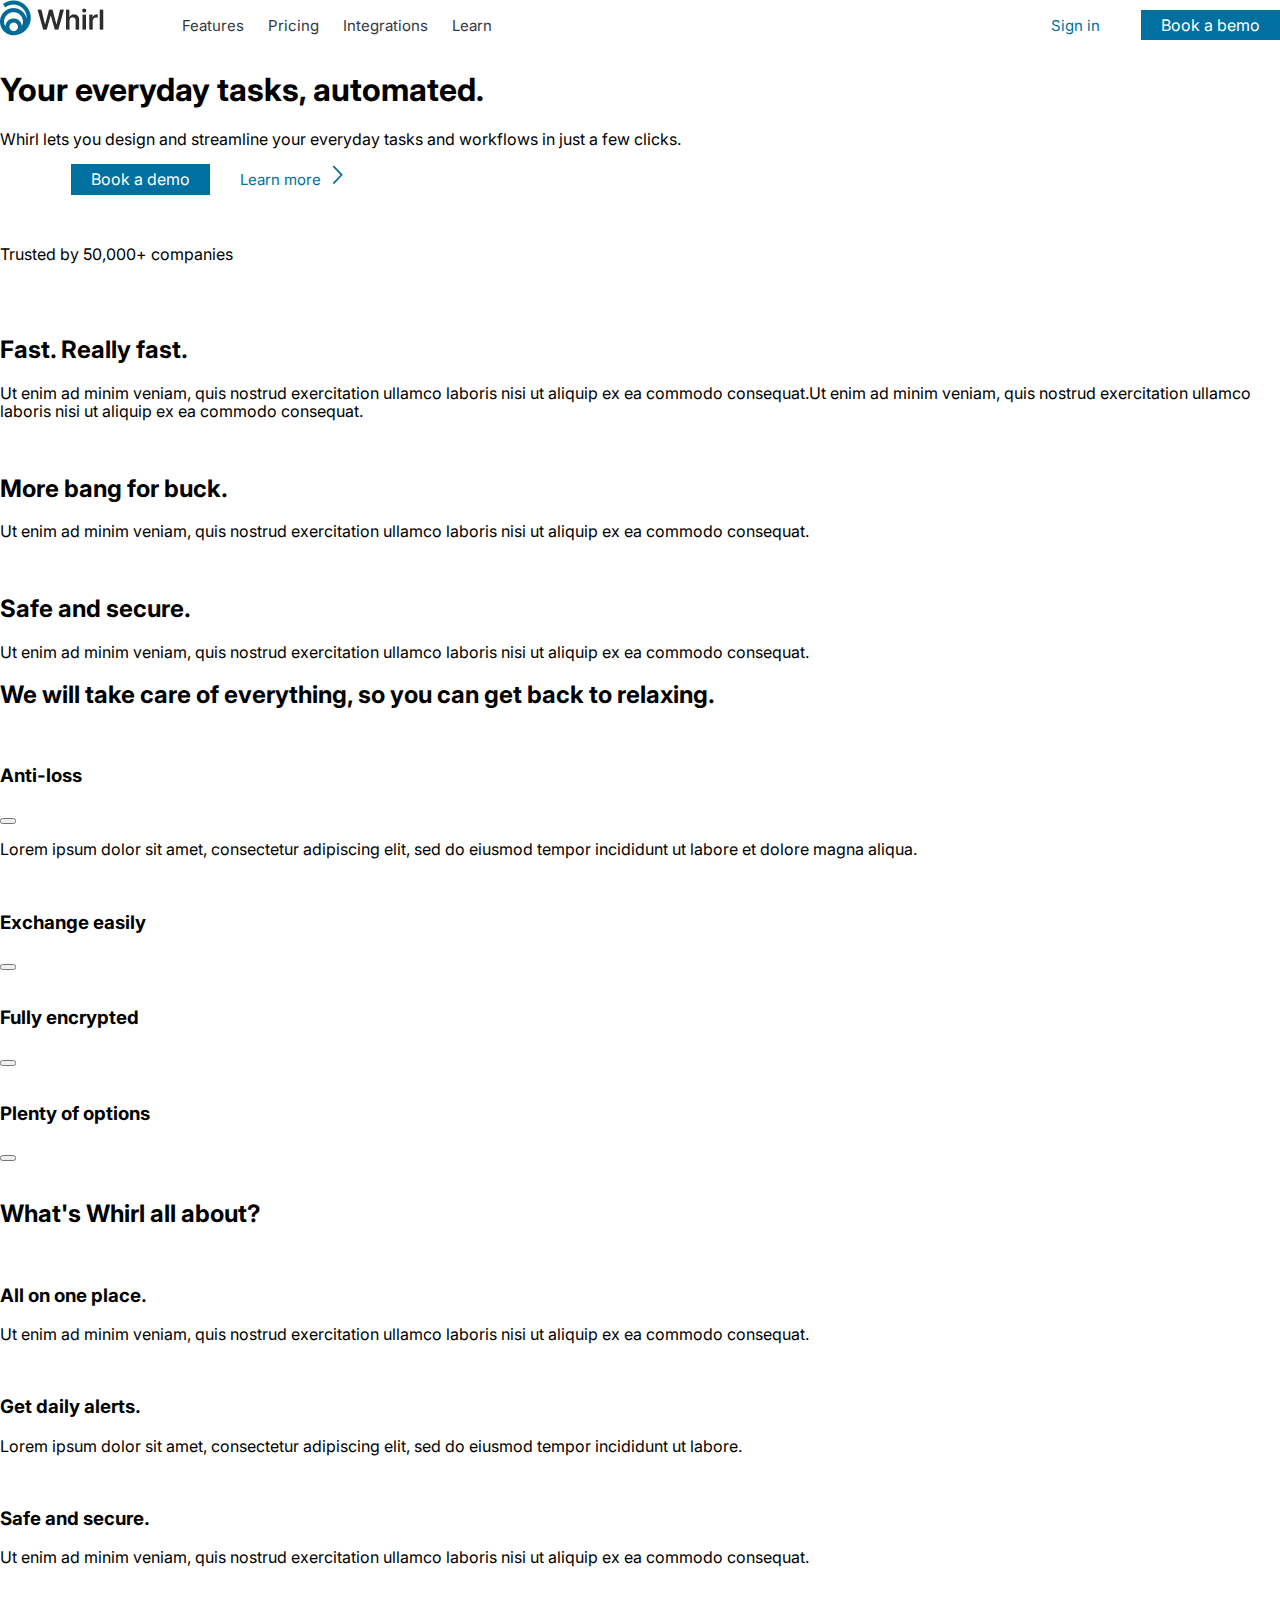
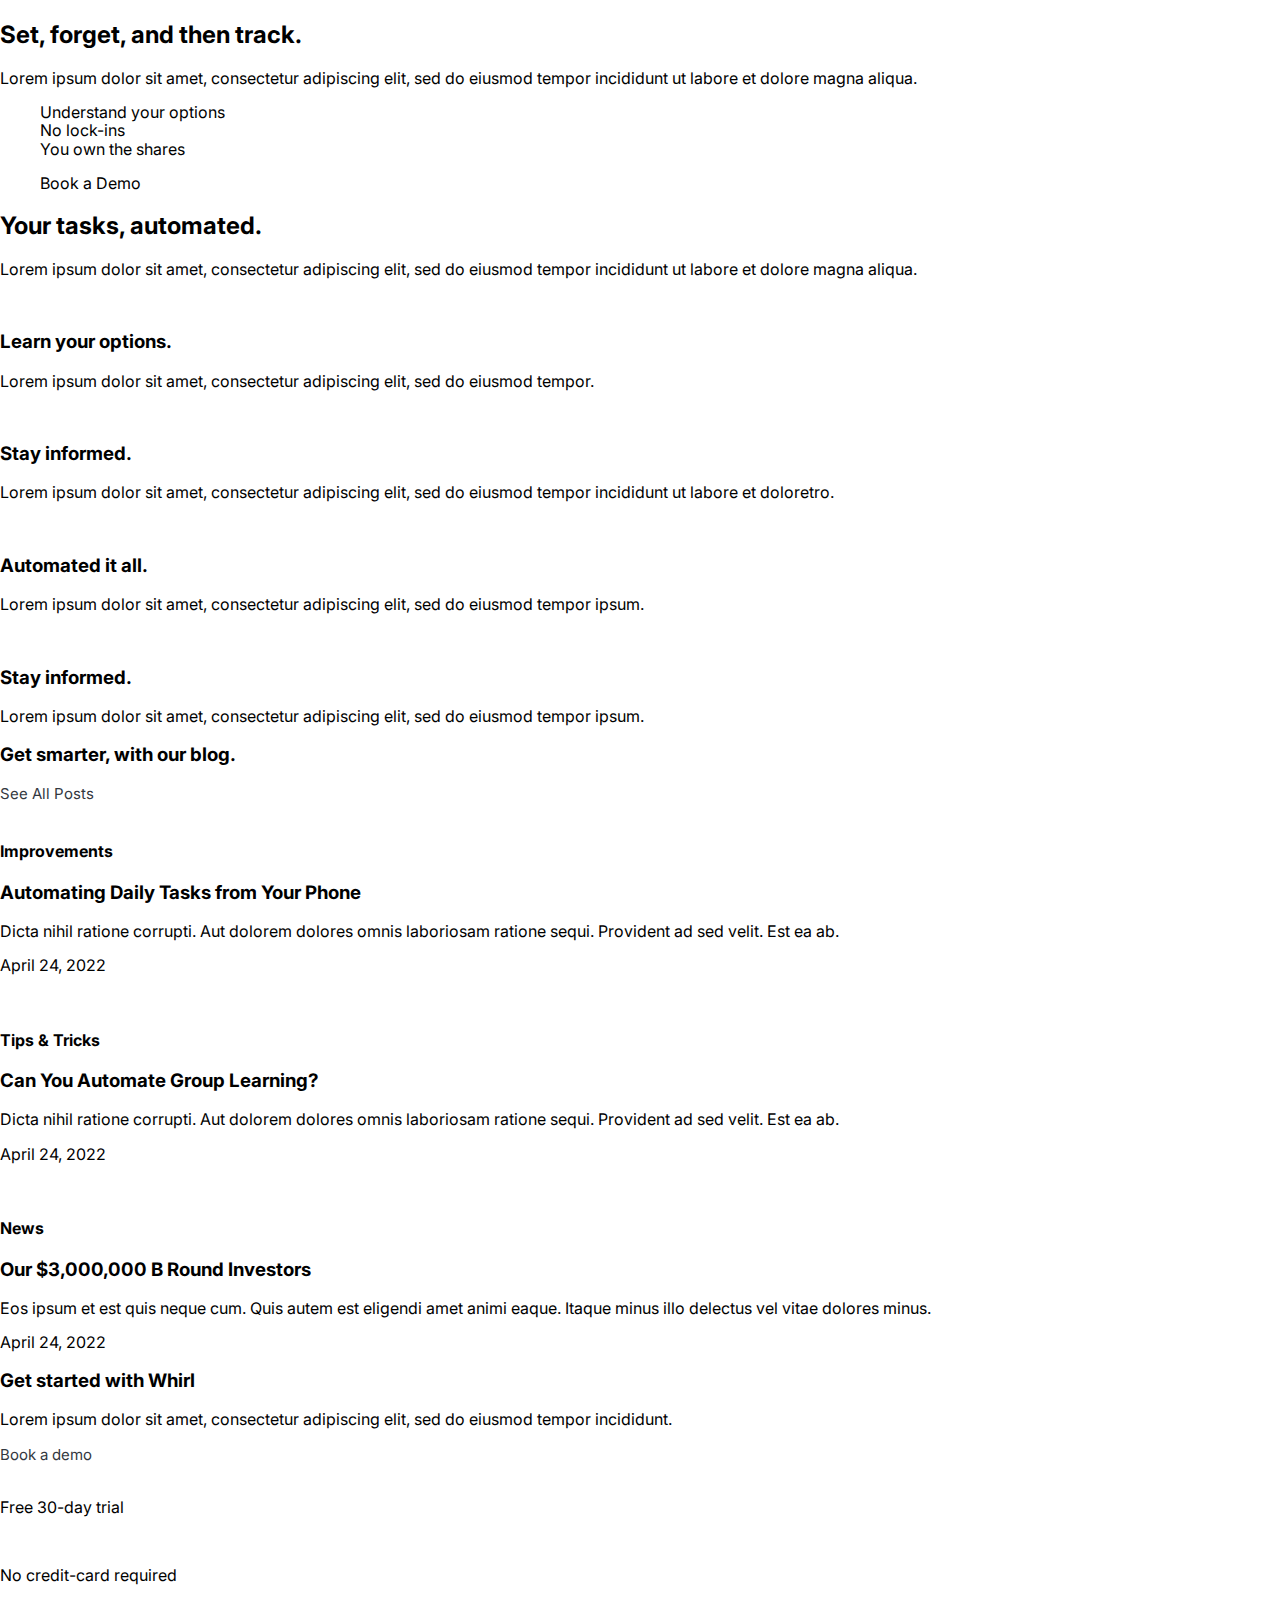
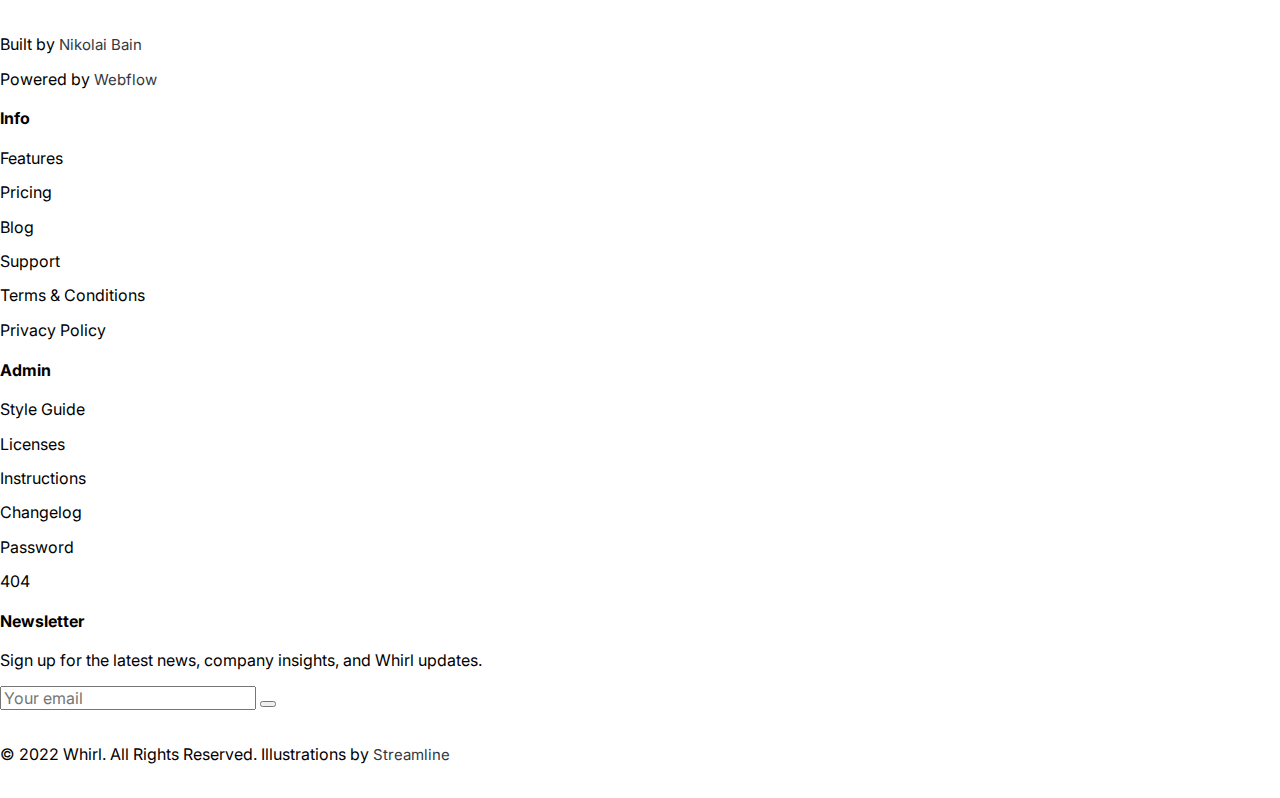
==== index.html @ 718bb979 "f" ====
<!DOCTYPE html>
<html lang="en">
<head>
    <meta charset="UTF-8">
    <meta name="viewport" content="width=device-width, initial-scale=1.0">
    <title>куку</title>
    <link rel="stylesheet" href="normalize.css">
    <link rel="stylesheet" href="style.css">
    <link rel="preconnect" href="https://fonts.googleapis.com">
    <link rel="preconnect" href="https://fonts.gstatic.com" crossorigin>
    <link href="https://fonts.googleapis.com/css2?family=Inter:ital,opsz,wght@0,14..32,100..900;1,14..32,100..900&display=swap" rel="stylesheet">

</head>
<body>
    <header>
        <div class="header_flex">
            <div class="header_left">
                <div>
                    <img src="assets/IMAGE.jpg" alt="logo">
                </div>
                    <div class="list_links">
                        <ul>
                            <li>
                                <a href="">Features</a>
                            </li>
                            <li>
                                <a href="">Pricing</a>
                            </li>
                            <li>
                                <a href="">Integrations</a>
                            </li>
                            <li>
                                <a href="">Learn</a>
                            </li>
                        </ul>
                    </div>
                </div>               
            <div>
                <button class="sign_in">Sign in</button>
                <button class="demo">Book a bemo</button>
            </div>
        </div>        
    </header>
    <main>
        <section class="sec1">
            <div>
                <div>
                    <h1>Your everyday tasks, automated.</h1>
                    <p>Whirl lets you design and streamline your everyday tasks and workflows in just a few clicks.</p>
                    <div>
                        <ul>
                            <li>
                                <button class="demo">Book a demo</button>
                            </li>
                            <li>
                                <button class="sign_in">Learn more</button>
                                <img src="assets/IMAGE.svg">
                            </li>
                        </ul>
                    </div>
                </div>
                <div>
                    <img src="" alt="">
                </div>
            </div>
        </section>

        <div>
            <p>Trusted by 50,000+ companies</p>
            <div>
                <img src="" alt="">
                <img src="" alt="">
                <img src="" alt="">
                <img src="" alt="">
            </div>
        </div>

        <div>
            <div>
                <img src="" alt="">
                <h2>Fast. Really fast.</h2>
                <p>Ut enim ad minim veniam, quis nostrud exercitation ullamco laboris nisi ut aliquip ex ea commodo consequat.Ut enim ad minim veniam, quis nostrud exercitation ullamco laboris nisi ut aliquip ex ea commodo consequat.</p>
            </div>
            <div>
                <img src="" alt="">
                <h2>More bang for buck.</h2>
                <p>Ut enim ad minim veniam, quis nostrud exercitation ullamco laboris nisi ut aliquip ex ea commodo consequat.</p>
            </div>
            <div>
                <img src="" alt="">
                <h2>Safe and secure.</h2>
                <p>Ut enim ad minim veniam, quis nostrud exercitation ullamco laboris nisi ut aliquip ex ea commodo consequat.</p>
            </div>
        </div>

        <div>
            <h2>We will take care of everything, so you can get back to relaxing.</h2>
            <div>
                <div>
                    <img src="" alt="">
                    <h3>Anti-loss</h3>
                    <button></button>
                    <p>Lorem ipsum dolor sit amet, consectetur adipiscing elit, sed do eiusmod tempor incididunt ut labore et dolore magna aliqua.</p>
                </div>
                <div>
                    <img src="" alt="">
                    <h3>Exchange easily</h3>
                    <button></button>
                </div>
                <div>
                    <img src="" alt="">
                    <h3>Fully encrypted</h3>
                    <button></button>
                </div>
                <div>
                    <img src="" alt="">
                    <h3>Plenty of options</h3>
                    <button></button>
                </div>
            </div>
            <img src="" alt="">
        </div>

        <div>
            <h2>What's Whirl all about?</h2>
            <div>
                <img src="" alt="">
                <h3>All on one place.</h3>
                <p>Ut enim ad minim veniam, quis nostrud exercitation ullamco laboris nisi ut aliquip ex ea commodo consequat.</p>
            </div>
            <div>
                <img src="" alt="">
                <h3>Get daily alerts.</h3>
                <p>Lorem ipsum dolor sit amet, consectetur adipiscing elit, sed do eiusmod tempor incididunt ut labore.</p>
            </div>
            <div>
                <img src="" alt="">
                <h3>Safe and secure.</h3>
                <p>Ut enim ad minim veniam, quis nostrud exercitation ullamco laboris nisi ut aliquip ex ea commodo consequat.</p>
            </div>
        </div>

        <div>
            <img src="" alt="">
            <div>
                <h2>Set, forget, and then  track.</h2>
                <p>Lorem ipsum dolor sit amet, consectetur adipiscing elit, sed do eiusmod tempor incididunt ut labore et dolore magna aliqua.</p>
                <ul>
                    <li>Understand your options</li>
                    <li>No lock-ins</li>
                    <li>You own the shares</li>
                </ul>
                <ul>
                    <li>Book a Demo</li>
                </ul>
            </div>
        </div>

        <div>
            <div>
                <h2>Your tasks, automated.</h2>
                <p>Lorem ipsum dolor sit amet, consectetur adipiscing elit, sed do eiusmod tempor incididunt ut labore et dolore magna aliqua.</p>
            </div>
            <div>
                <div>
                    <img src="" alt=""> 
                    <h3>Learn your options.</h3>
                    <p>Lorem ipsum dolor sit amet, consectetur adipiscing elit, sed do eiusmod tempor.</p>
                </div>
                <div>
                    <img src="" alt="">
                    <h3>Stay informed.</h3>
                    <p>Lorem ipsum dolor sit amet, consectetur adipiscing elit, sed do eiusmod tempor incididunt ut labore et doloretro.</p>
                </div>
                <div>
                    <img src="" alt="">
                    <h3>Automated it all.</h3>
                    <p>Lorem ipsum dolor sit amet, consectetur adipiscing elit, sed do eiusmod tempor ipsum.</p>
                </div>
                <div>
                    <img src="" alt="">
                    <h3>Stay informed.</h3>
                    <p>Lorem ipsum dolor sit amet, consectetur adipiscing elit, sed do eiusmod tempor ipsum.</p>
                </div>
            </div>
        </div>

        <div>
            <h3>Get smarter, with our blog.</h3>
            <a href="">See All Posts</a>
            <div>
                <div>
                    <img src="" alt="">
                    <h4>Improvements</h4>
                    <h3>Automating Daily Tasks from Your Phone</h3>
                    <p>Dicta nihil ratione corrupti. Aut dolorem dolores omnis laboriosam ratione sequi. Provident ad sed velit. Est ea ab.</p>
                    <p>April 24, 2022</p>
                </div>
                <div>
                    <img src="" alt="">
                    <h4>Tips & Tricks</h4>
                    <h3>Can You Automate Group Learning?</h3>
                    <p>Dicta nihil ratione corrupti. Aut dolorem dolores omnis laboriosam ratione sequi. Provident ad sed velit. Est ea ab.</p>
                    <p>April 24, 2022</p>
                </div>
                <div>
                    <img src="" alt="">
                    <h4>News</h4>
                    <h3>Our $3,000,000 B Round Investors</h3>
                    <p>Eos ipsum et est quis neque cum. Quis autem est eligendi amet animi eaque. Itaque minus illo delectus vel vitae dolores minus.</p>
                    <p>April 24, 2022</p>
                </div>
            </div>
        </div>

        <div>
            <div>
                <h3>Get started with Whirl</h3>
                <p>Lorem ipsum dolor sit amet, consectetur adipiscing elit, sed do eiusmod tempor incididunt.</p>
                <a href="">Book a demo</a>
                <div>
                    <div>
                        <img src="" alt="">
                        <p>Free 30-day trial</p>
                    </div>
                    <div>
                        <img src="" alt="">
                        <p>No credit-card required</p>
                    </div>
                </div>
            </div>
        </div>

        <footer>
            <div>
                <img src="" alt="">
                <p>Built by <a href="">Nikolai Bain</a> </p> 
                <p>Powered by <a href="">Webflow</a> </p>
            </div>
            <div>
                <h4>Info</h4>
                <div>
                    <p>Features</p>
                    <p>Pricing</p>
                    <p>Blog</p>
                    <p>Support</p>
                    <p>Terms & Conditions</p>
                    <p>Privacy Policy</p>
                </div>
            </div>
            <div>
                <h4>Admin</h4>
                <div>
                    <p>Style Guide</p>
                    <p>Licenses</p>
                    <p>Instructions</p>
                    <p>Changelog</p>
                    <p>Password</p>
                    <p>404</p>
                </div>
            </div>
            <div>
                <h4>Newsletter</h4>
                <p>Sign up for the latest news, company insights, and Whirl updates.</p>
                <input type="email" placeholder="Your email">
                <button></button>
            </div>
            <img src="" alt="">
            <p>© 2022 Whirl. All Rights Reserved. Illustrations by <a href="">Streamline</a></p>
            <div>
                <img src="" alt="">
                <img src="" alt="">
                <img src="" alt="">
            </div>
        </footer>

    </main>

    <footer>

    </footer>
</body>
</html>
---- style.css ----
body {
    font-family: "Inter", sans-serif;
    max-width: 1440px;
    margin: 0 auto;

}

.header_flex {
    display: flex;
    justify-content: space-between;
    align-items: center;
}
.header_left {
    display: flex;
}
.header_left ul {
    display: flex;
}
.list_links {
    display: flex;
}
li {
    list-style-type: none;
    margin-right: 24px;
}
a {
    text-decoration: none;
    color:#33383F;
    font-size: 15px;
}
a:hover {
    color:#0070A0;
}
.sign_in {
    font-size: 15px;
    color:#0070A0;
    border: none;
    background: none;
}
.demo {
    color: #FFFFFF;
    padding: 6px 20px;
    background-color:#0070A0;
    border: none;
    margin-left: 31px;
}
.header_left img {
    margin-right: 36px;
}
.sec1 {
    display: flex;
}
.sec1 ul {
    display: flex;
}
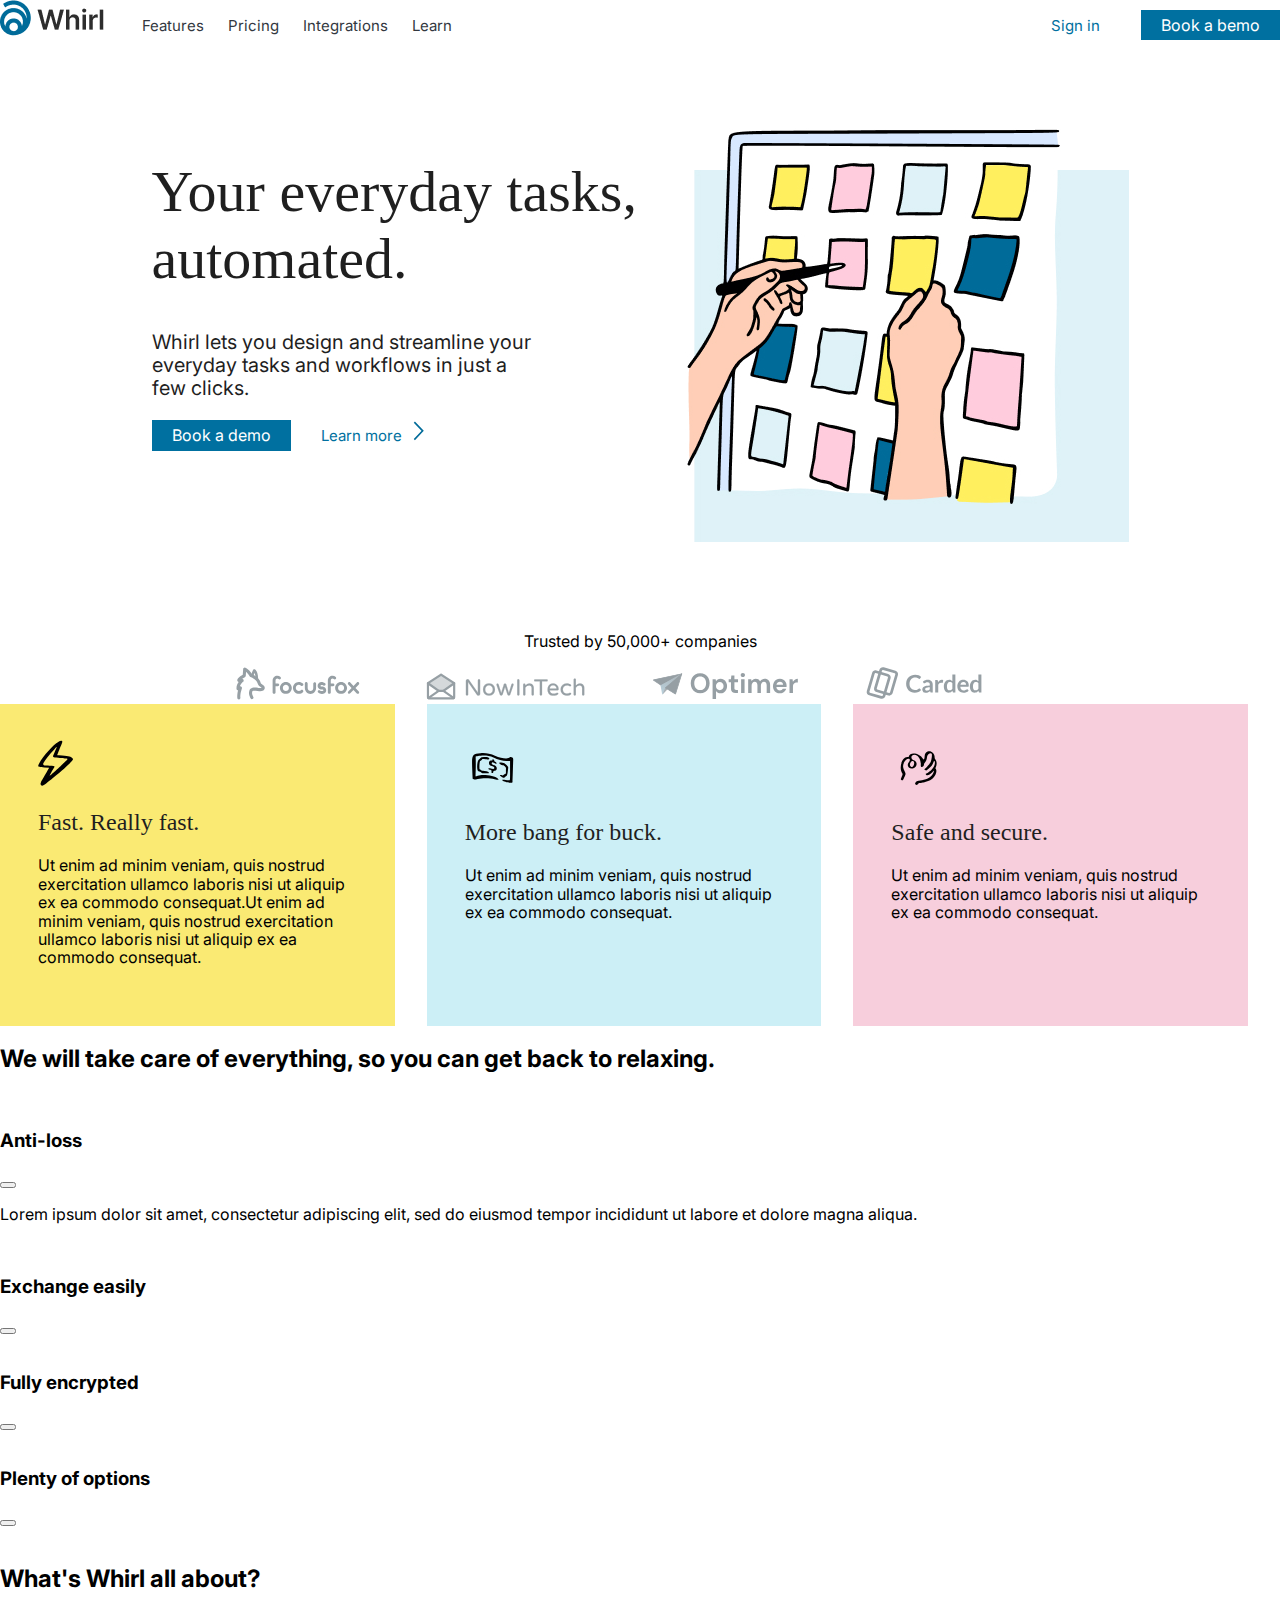
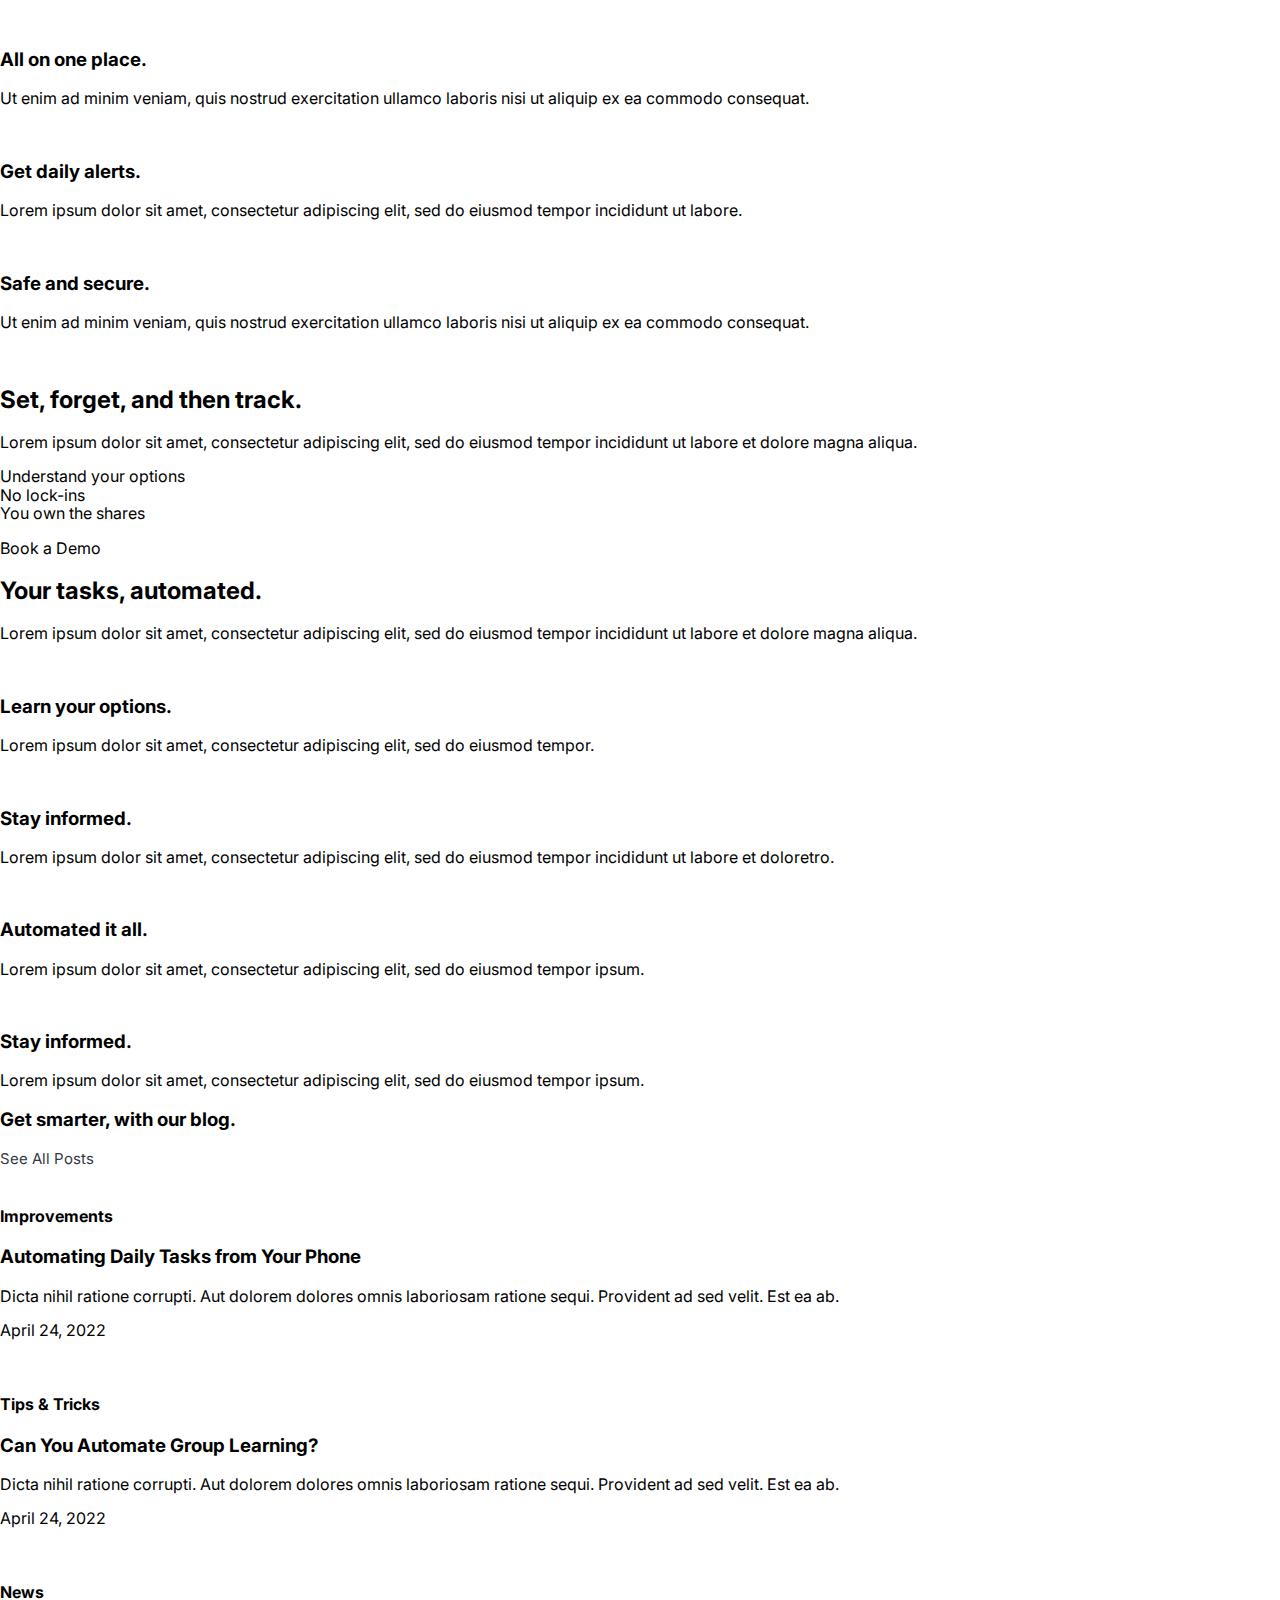
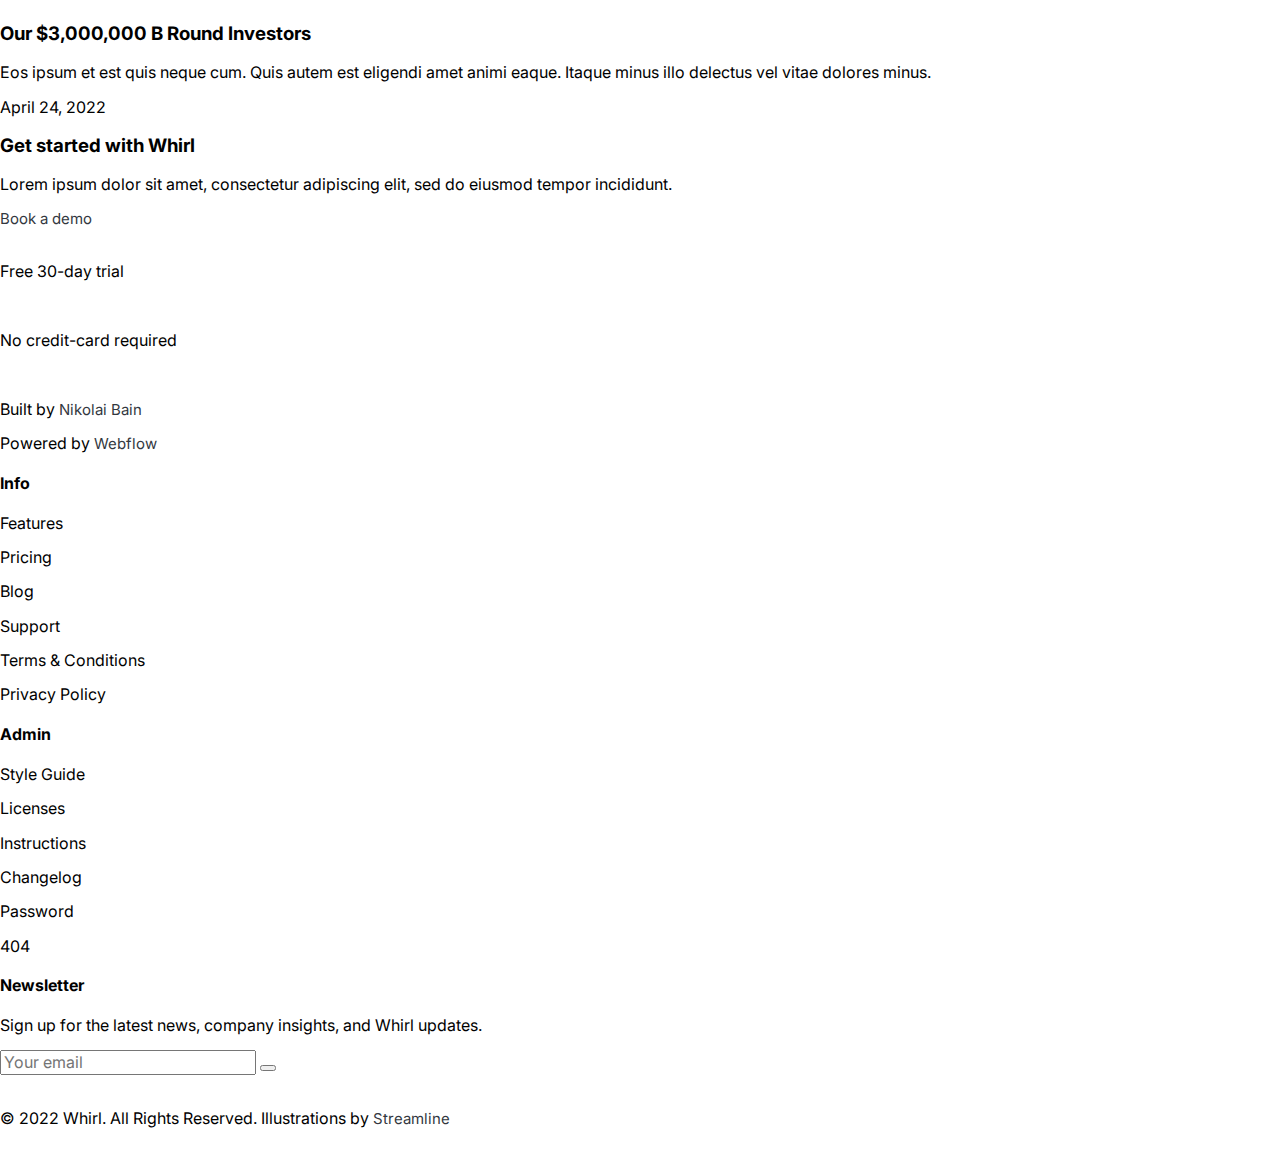
==== commit 988b0827: "-rep" ====
--- a/index.html
+++ b/index.html
@@ -37,16 +37,20 @@
                 </div>               
             <div>
                 <button class="sign_in">Sign in</button>
-                <button class="demo">Book a bemo</button>
+                <button class="demo demo-header">Book a bemo</button>
             </div>
         </div>        
     </header>
     <main>
         <section class="sec1">
-            <div>
-                <div>
-                    <h1>Your everyday tasks, automated.</h1>
-                    <p>Whirl lets you design and streamline your everyday tasks and workflows in just a few clicks.</p>
+            <div class="main-info">
+                <div class="main-info-left">
+                    <h1 class="main-heading">Your everyday tasks, automated.</h1>
+                    <p class="main-info-text">
+                        Whirl lets you design and streamline
+                        your everyday tasks and workflows
+                         in just a few clicks.
+                    </p>
                     <div>
                         <ul>
                             <li>
@@ -59,40 +63,39 @@
                         </ul>
                     </div>
                 </div>
-                <div>
-                    <img src="" alt="">
+                <div class="main-scr">
+                    <img src="assets/foto.jpg" alt="img_krs">
                 </div>
             </div>
         </section>
-
-        <div>
-            <p>Trusted by 50,000+ companies</p>
-            <div>
-                <img src="" alt="">
-                <img src="" alt="">
-                <img src="" alt="">
-                <img src="" alt="">
-            </div>
-        </div>
-
-        <div>
-            <div>
-                <img src="" alt="">
+        <section>
+            <div class="trusted">
+                <p>Trusted by 50,000+ companies</p>
+                <div class="trusted-logo">
+                    <img src="assets/focusfox.svg" alt="focusfox">
+                    <img src="assets/nowln.svg" alt="NowInTech">
+                    <img src="assets/opti.svg" alt="Optimer">
+                    <img src="assets/carded.svg" alt="Carded">
+                </div>
+            </div>
+        </section>
+        <section class="advantages">
+            <div class="fast">
+                <img src="assets/fast.svg" alt="fast">
                 <h2>Fast. Really fast.</h2>
                 <p>Ut enim ad minim veniam, quis nostrud exercitation ullamco laboris nisi ut aliquip ex ea commodo consequat.Ut enim ad minim veniam, quis nostrud exercitation ullamco laboris nisi ut aliquip ex ea commodo consequat.</p>
             </div>
-            <div>
-                <img src="" alt="">
+            <div class="buck">
+                <img src="assets/bucks.svg" alt="maney">
                 <h2>More bang for buck.</h2>
                 <p>Ut enim ad minim veniam, quis nostrud exercitation ullamco laboris nisi ut aliquip ex ea commodo consequat.</p>
             </div>
-            <div>
-                <img src="" alt="">
+            <div class="safe">
+                <img src="assets/hand.svg" alt="hand">
                 <h2>Safe and secure.</h2>
                 <p>Ut enim ad minim veniam, quis nostrud exercitation ullamco laboris nisi ut aliquip ex ea commodo consequat.</p>
             </div>
-        </div>
-
+        </section>
         <div>
             <h2>We will take care of everything, so you can get back to relaxing.</h2>
             <div>
--- a/style.css
+++ b/style.css
@@ -42,6 +42,11 @@
     padding: 6px 20px;
     background-color:#0070A0;
     border: none;
+}
+ul {
+    padding: 0;
+}
+.demo-header {
     margin-left: 31px;
 }
 .header_left img {
@@ -52,4 +57,57 @@
 }
 .sec1 ul {
     display: flex;
+}
+.main-heading {
+    font-family: "Fraunces", serif;
+    font-size: 58px;
+    color: #1F1F1F;
+    font-weight: 400;
+}
+.main-info-text {
+    color: #1F1F1F;
+    font-size: 20px;
+    width: 380px;
+}
+.main-info-left {
+    width: 525px;
+}
+.main-info {
+    margin: 70px auto ;
+    display: flex;
+    justify-content: space-between  ;
+}
+.trusted {
+    display: flex;
+    align-items: center;
+    flex-direction: column;
+
+}
+.trusted-logo img{
+    margin-right: 62px;
+}
+.fast, .buck, .safe {
+    width: 355px;
+    margin-right: 32px;
+    height:  250px;
+    padding:36px 38px ;
+}
+.fast h2, .buck h2, .safe h2{
+    font-family: "Fraunces", serif;
+    color: #1F1F1F;
+    font-weight: 400;
+}
+.advantages {
+    display: flex;
+    justify-content: space-between;
+    align-items: center;
+}
+.fast {
+    background-color: #FAEA73;
+}
+.buck {
+    background-color:#CCEFF6 ;
+}
+.safe {
+    background-color:#F7CEDC ;
 }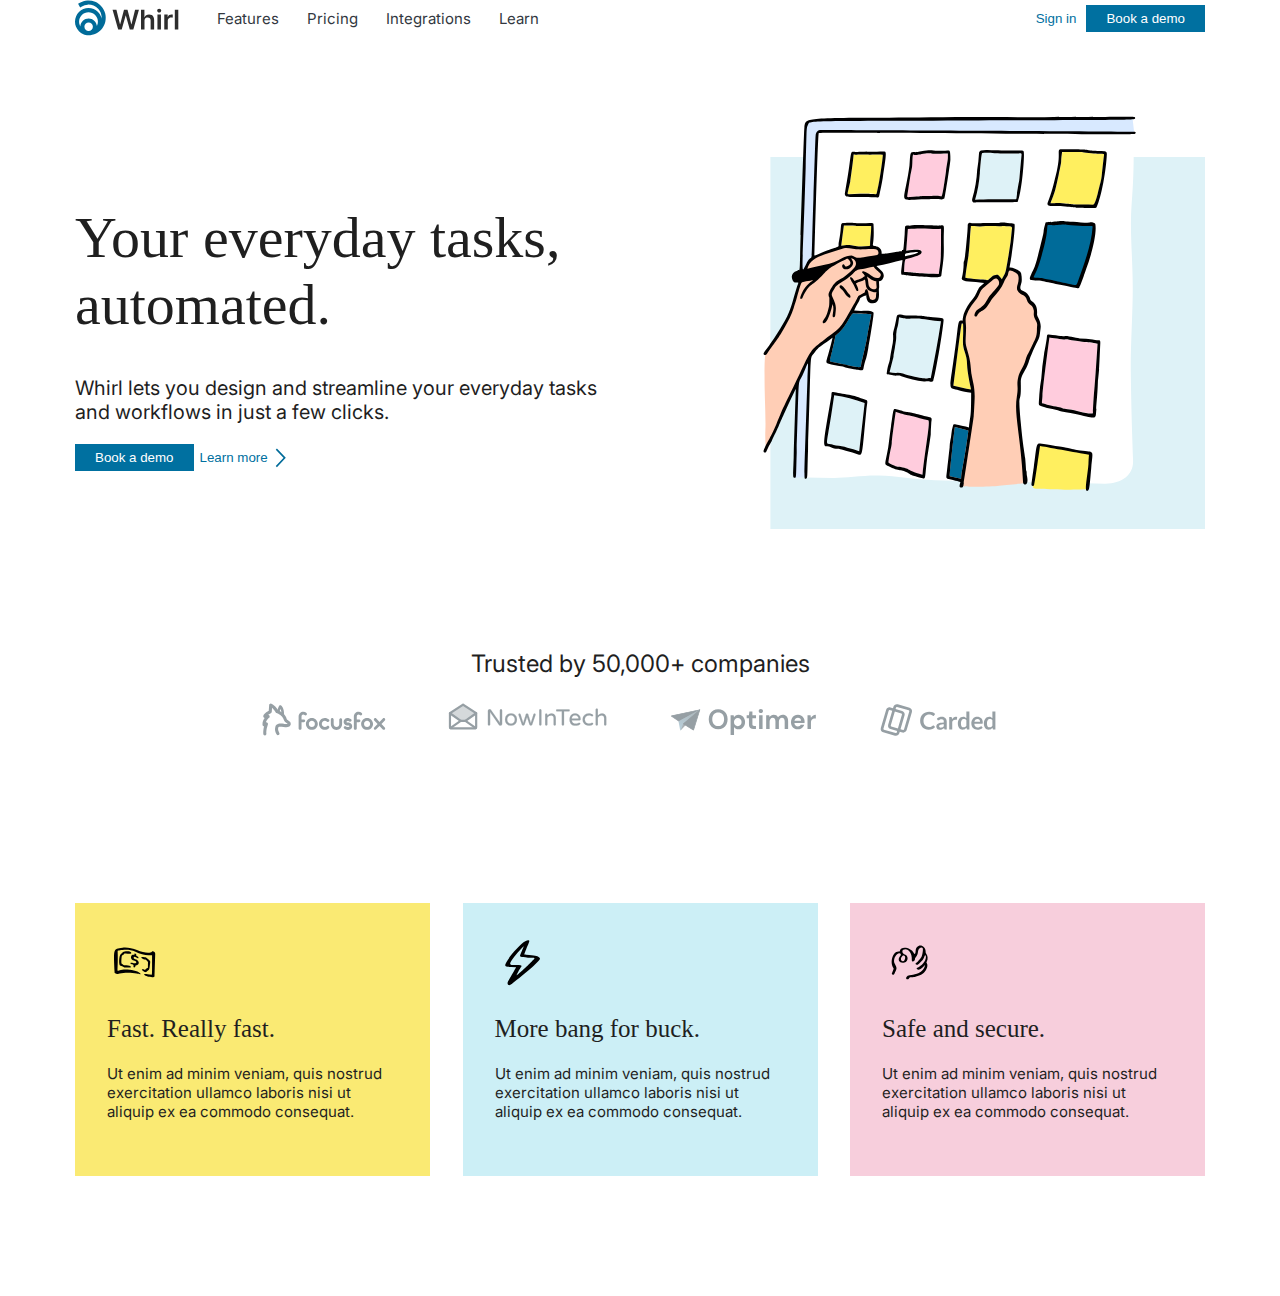
==== commit 3ad08888: "cng" ====
--- a/index.html
+++ b/index.html
@@ -3,284 +3,85 @@
 <head>
     <meta charset="UTF-8">
     <meta name="viewport" content="width=device-width, initial-scale=1.0">
-    <title>куку</title>
-    <link rel="stylesheet" href="normalize.css">
+    <title>Document</title>
     <link rel="stylesheet" href="style.css">
     <link rel="preconnect" href="https://fonts.googleapis.com">
     <link rel="preconnect" href="https://fonts.gstatic.com" crossorigin>
     <link href="https://fonts.googleapis.com/css2?family=Inter:ital,opsz,wght@0,14..32,100..900;1,14..32,100..900&display=swap" rel="stylesheet">
-
 </head>
 <body>
     <header>
-        <div class="header_flex">
-            <div class="header_left">
-                <div>
-                    <img src="assets/IMAGE.jpg" alt="logo">
-                </div>
-                    <div class="list_links">
-                        <ul>
-                            <li>
-                                <a href="">Features</a>
-                            </li>
-                            <li>
-                                <a href="">Pricing</a>
-                            </li>
-                            <li>
-                                <a href="">Integrations</a>
-                            </li>
-                            <li>
-                                <a href="">Learn</a>
-                            </li>
-                        </ul>
-                    </div>
-                </div>               
-            <div>
-                <button class="sign_in">Sign in</button>
-                <button class="demo demo-header">Book a bemo</button>
-            </div>
-        </div>        
+        <div class="left-flex">
+            <img class="logo" src="assets/logo.svg" alt="Logo">
+            <nav class="nav-flex">
+                <a href="#">Features</a>
+                <a href="#">Pricing</a>
+                <a href="#">Integrations</a>
+                <a href="#">Learn</a>    
+            </nav>
+        </div>
+        <div>
+            <button class="sing-in">Sign in</button>
+            <button class="demo">Book a demo</button>
+        </div>
     </header>
     <main>
-        <section class="sec1">
-            <div class="main-info">
-                <div class="main-info-left">
-                    <h1 class="main-heading">Your everyday tasks, automated.</h1>
-                    <p class="main-info-text">
-                        Whirl lets you design and streamline
-                        your everyday tasks and workflows
-                         in just a few clicks.
-                    </p>
-                    <div>
-                        <ul>
-                            <li>
-                                <button class="demo">Book a demo</button>
-                            </li>
-                            <li>
-                                <button class="sign_in">Learn more</button>
-                                <img src="assets/IMAGE.svg">
-                            </li>
-                        </ul>
-                    </div>
-                </div>
-                <div class="main-scr">
-                    <img src="assets/foto.jpg" alt="img_krs">
+        <section class="main-info">
+            <div class="main-info-left">
+                <h1>
+                    Your everyday tasks, automated.
+                </h1>
+                <p class="main-info-text">
+                    Whirl lets you design and 
+                    streamline your everyday tasks and 
+                    workflows in just a few clicks.
+                </p>
+                <div class="main-info-buttons">
+                    <button class="demo">Book a demo</button>
+                    <button class="sing-in">Learn more</button>
+                    <img src="assets/arrow.svg">
                 </div>
             </div>
+            <img src="assets/IMAGE.svg">
         </section>
-        <section>
-            <div class="trusted">
-                <p>Trusted by 50,000+ companies</p>
-                <div class="trusted-logo">
-                    <img src="assets/focusfox.svg" alt="focusfox">
-                    <img src="assets/nowln.svg" alt="NowInTech">
-                    <img src="assets/opti.svg" alt="Optimer">
-                    <img src="assets/carded.svg" alt="Carded">
-                </div>
+        <section class="companies">
+            <p class="companies-text">Trusted by 50,000+ companies</p>
+            <ul class="companies-list">
+                <li><img src="assets/1.svg"></li>
+                <li><img src="assets/IMAGE (1).svg"></li>
+                <li><img src="assets/IMAGE (2).svg"></li>
+                <li><img src="assets/IMAGE (3).svg"></li>
+            </ul>
+        </section>
+        <section class="features">
+            <div class="features-fast">
+                <img src="assets/fast.svg">
+                <h2>Fast. Really fast.</h2>
+                <p>
+                    Ut enim ad minim veniam, quis 
+                    nostrud exercitation ullamco laboris 
+                    nisi ut aliquip ex ea commodo consequat.
+                </p>
+            </div>
+            <div class="features-buck">
+                <img src="assets/buck.svg">
+                <h2>More bang for buck.</h2>
+                <p>
+                    Ut enim ad minim veniam, quis 
+                    nostrud exercitation ullamco laboris 
+                    nisi ut aliquip ex ea commodo consequat.
+                </p>
+            </div>
+            <div class="features-safe">
+                <img src="assets/safe.svg">
+                <h2>Safe and secure.</h2>
+                <p>
+                    Ut enim ad minim veniam, quis 
+                    nostrud exercitation ullamco laboris 
+                    nisi ut aliquip ex ea commodo consequat.
+                </p>
             </div>
         </section>
-        <section class="advantages">
-            <div class="fast">
-                <img src="assets/fast.svg" alt="fast">
-                <h2>Fast. Really fast.</h2>
-                <p>Ut enim ad minim veniam, quis nostrud exercitation ullamco laboris nisi ut aliquip ex ea commodo consequat.Ut enim ad minim veniam, quis nostrud exercitation ullamco laboris nisi ut aliquip ex ea commodo consequat.</p>
-            </div>
-            <div class="buck">
-                <img src="assets/bucks.svg" alt="maney">
-                <h2>More bang for buck.</h2>
-                <p>Ut enim ad minim veniam, quis nostrud exercitation ullamco laboris nisi ut aliquip ex ea commodo consequat.</p>
-            </div>
-            <div class="safe">
-                <img src="assets/hand.svg" alt="hand">
-                <h2>Safe and secure.</h2>
-                <p>Ut enim ad minim veniam, quis nostrud exercitation ullamco laboris nisi ut aliquip ex ea commodo consequat.</p>
-            </div>
-        </section>
-        <div>
-            <h2>We will take care of everything, so you can get back to relaxing.</h2>
-            <div>
-                <div>
-                    <img src="" alt="">
-                    <h3>Anti-loss</h3>
-                    <button></button>
-                    <p>Lorem ipsum dolor sit amet, consectetur adipiscing elit, sed do eiusmod tempor incididunt ut labore et dolore magna aliqua.</p>
-                </div>
-                <div>
-                    <img src="" alt="">
-                    <h3>Exchange easily</h3>
-                    <button></button>
-                </div>
-                <div>
-                    <img src="" alt="">
-                    <h3>Fully encrypted</h3>
-                    <button></button>
-                </div>
-                <div>
-                    <img src="" alt="">
-                    <h3>Plenty of options</h3>
-                    <button></button>
-                </div>
-            </div>
-            <img src="" alt="">
-        </div>
-
-        <div>
-            <h2>What's Whirl all about?</h2>
-            <div>
-                <img src="" alt="">
-                <h3>All on one place.</h3>
-                <p>Ut enim ad minim veniam, quis nostrud exercitation ullamco laboris nisi ut aliquip ex ea commodo consequat.</p>
-            </div>
-            <div>
-                <img src="" alt="">
-                <h3>Get daily alerts.</h3>
-                <p>Lorem ipsum dolor sit amet, consectetur adipiscing elit, sed do eiusmod tempor incididunt ut labore.</p>
-            </div>
-            <div>
-                <img src="" alt="">
-                <h3>Safe and secure.</h3>
-                <p>Ut enim ad minim veniam, quis nostrud exercitation ullamco laboris nisi ut aliquip ex ea commodo consequat.</p>
-            </div>
-        </div>
-
-        <div>
-            <img src="" alt="">
-            <div>
-                <h2>Set, forget, and then  track.</h2>
-                <p>Lorem ipsum dolor sit amet, consectetur adipiscing elit, sed do eiusmod tempor incididunt ut labore et dolore magna aliqua.</p>
-                <ul>
-                    <li>Understand your options</li>
-                    <li>No lock-ins</li>
-                    <li>You own the shares</li>
-                </ul>
-                <ul>
-                    <li>Book a Demo</li>
-                </ul>
-            </div>
-        </div>
-
-        <div>
-            <div>
-                <h2>Your tasks, automated.</h2>
-                <p>Lorem ipsum dolor sit amet, consectetur adipiscing elit, sed do eiusmod tempor incididunt ut labore et dolore magna aliqua.</p>
-            </div>
-            <div>
-                <div>
-                    <img src="" alt=""> 
-                    <h3>Learn your options.</h3>
-                    <p>Lorem ipsum dolor sit amet, consectetur adipiscing elit, sed do eiusmod tempor.</p>
-                </div>
-                <div>
-                    <img src="" alt="">
-                    <h3>Stay informed.</h3>
-                    <p>Lorem ipsum dolor sit amet, consectetur adipiscing elit, sed do eiusmod tempor incididunt ut labore et doloretro.</p>
-                </div>
-                <div>
-                    <img src="" alt="">
-                    <h3>Automated it all.</h3>
-                    <p>Lorem ipsum dolor sit amet, consectetur adipiscing elit, sed do eiusmod tempor ipsum.</p>
-                </div>
-                <div>
-                    <img src="" alt="">
-                    <h3>Stay informed.</h3>
-                    <p>Lorem ipsum dolor sit amet, consectetur adipiscing elit, sed do eiusmod tempor ipsum.</p>
-                </div>
-            </div>
-        </div>
-
-        <div>
-            <h3>Get smarter, with our blog.</h3>
-            <a href="">See All Posts</a>
-            <div>
-                <div>
-                    <img src="" alt="">
-                    <h4>Improvements</h4>
-                    <h3>Automating Daily Tasks from Your Phone</h3>
-                    <p>Dicta nihil ratione corrupti. Aut dolorem dolores omnis laboriosam ratione sequi. Provident ad sed velit. Est ea ab.</p>
-                    <p>April 24, 2022</p>
-                </div>
-                <div>
-                    <img src="" alt="">
-                    <h4>Tips & Tricks</h4>
-                    <h3>Can You Automate Group Learning?</h3>
-                    <p>Dicta nihil ratione corrupti. Aut dolorem dolores omnis laboriosam ratione sequi. Provident ad sed velit. Est ea ab.</p>
-                    <p>April 24, 2022</p>
-                </div>
-                <div>
-                    <img src="" alt="">
-                    <h4>News</h4>
-                    <h3>Our $3,000,000 B Round Investors</h3>
-                    <p>Eos ipsum et est quis neque cum. Quis autem est eligendi amet animi eaque. Itaque minus illo delectus vel vitae dolores minus.</p>
-                    <p>April 24, 2022</p>
-                </div>
-            </div>
-        </div>
-
-        <div>
-            <div>
-                <h3>Get started with Whirl</h3>
-                <p>Lorem ipsum dolor sit amet, consectetur adipiscing elit, sed do eiusmod tempor incididunt.</p>
-                <a href="">Book a demo</a>
-                <div>
-                    <div>
-                        <img src="" alt="">
-                        <p>Free 30-day trial</p>
-                    </div>
-                    <div>
-                        <img src="" alt="">
-                        <p>No credit-card required</p>
-                    </div>
-                </div>
-            </div>
-        </div>
-
-        <footer>
-            <div>
-                <img src="" alt="">
-                <p>Built by <a href="">Nikolai Bain</a> </p> 
-                <p>Powered by <a href="">Webflow</a> </p>
-            </div>
-            <div>
-                <h4>Info</h4>
-                <div>
-                    <p>Features</p>
-                    <p>Pricing</p>
-                    <p>Blog</p>
-                    <p>Support</p>
-                    <p>Terms & Conditions</p>
-                    <p>Privacy Policy</p>
-                </div>
-            </div>
-            <div>
-                <h4>Admin</h4>
-                <div>
-                    <p>Style Guide</p>
-                    <p>Licenses</p>
-                    <p>Instructions</p>
-                    <p>Changelog</p>
-                    <p>Password</p>
-                    <p>404</p>
-                </div>
-            </div>
-            <div>
-                <h4>Newsletter</h4>
-                <p>Sign up for the latest news, company insights, and Whirl updates.</p>
-                <input type="email" placeholder="Your email">
-                <button></button>
-            </div>
-            <img src="" alt="">
-            <p>© 2022 Whirl. All Rights Reserved. Illustrations by <a href="">Streamline</a></p>
-            <div>
-                <img src="" alt="">
-                <img src="" alt="">
-                <img src="" alt="">
-            </div>
-        </footer>
-
-    </main>
-
-    <footer>
-
-    </footer>
+    </main>    
 </body>
 </html>--- a/style.css
+++ b/style.css
@@ -1,113 +1,100 @@
 body {
     font-family: "Inter", sans-serif;
-    max-width: 1440px;
+    font-size: 15px;
+    max-width: 1130px;
     margin: 0 auto;
-
+    color: #1F1F1F;
 }
-
-.header_flex {
+header {
     display: flex;
     justify-content: space-between;
     align-items: center;
 }
-.header_left {
+.left-flex {
     display: flex;
+    align-items: center;
 }
-.header_left ul {
-    display: flex;
+.logo {
+    margin-right: 36px;
 }
-.list_links {
-    display: flex;
-}
-li {
-    list-style-type: none;
+.nav-flex a {
     margin-right: 24px;
 }
 a {
     text-decoration: none;
-    color:#33383F;
-    font-size: 15px;
+    color: #33383F;
 }
-a:hover {
-    color:#0070A0;
-}
-.sign_in {
-    font-size: 15px;
-    color:#0070A0;
+.sing-in {
+    color: #0070A0;
+    background: none;
     border: none;
-    background: none;
 }
 .demo {
     color: #FFFFFF;
+    background-color: #0070A0;
     padding: 6px 20px;
-    background-color:#0070A0;
     border: none;
 }
-ul {
-    padding: 0;
-}
-.demo-header {
-    margin-left: 31px;
-}
-.header_left img {
-    margin-right: 36px;
-}
-.sec1 {
-    display: flex;
-}
-.sec1 ul {
-    display: flex;
-}
-.main-heading {
+h1 {
     font-family: "Fraunces", serif;
     font-size: 58px;
+    font-weight: 400;
     color: #1F1F1F;
-    font-weight: 400;
 }
 .main-info-text {
+    font-size: 20px;
     color: #1F1F1F;
-    font-size: 20px;
-    width: 380px;
+}
+.main-info-buttons {
+    display: flex;
+    align-items: center;
+}
+.main-info {
+    display: flex;
+    justify-content: space-between;
+    align-items: center;
+    margin: 70px auto 120px auto;
 }
 .main-info-left {
     width: 525px;
 }
-.main-info {
-    margin: 70px auto ;
+.companies-text {
+    margin: 0 auto;
+    width: fit-content;
+    font-size: 24px;
+    margin-bottom: 25px;
+}
+li {
+    list-style-type: none;
+}
+.companies-list {
     display: flex;
-    justify-content: space-between  ;
+    justify-content: center;
 }
-.trusted {
-    display: flex;
-    align-items: center;
-    flex-direction: column;
-
-}
-.trusted-logo img{
+.companies-list li {
     margin-right: 62px;
 }
-.fast, .buck, .safe {
-    width: 355px;
-    margin-right: 32px;
-    height:  250px;
-    padding:36px 38px ;
+.features {
+    display: flex;
+    justify-content: space-between;
+    margin-top: 162px;
+    margin-bottom: 120px;
 }
-.fast h2, .buck h2, .safe h2{
+.features div {
+    padding: 32px 32px 40px 32px;
+    width: 291px;
+}
+h2 {
     font-family: "Fraunces", serif;
-    color: #1F1F1F;
+    font-size: 25px;
     font-weight: 400;
 }
-.advantages {
-    display: flex;
-    justify-content: space-between;
-    align-items: center;
-}
-.fast {
+.features-fast {
     background-color: #FAEA73;
 }
-.buck {
-    background-color:#CCEFF6 ;
+.features-buck {
+    background-color: #CCEFF6;
 }
-.safe {
-    background-color:#F7CEDC ;
+.features-safe {
+     background-color: #F7CEDC;
 }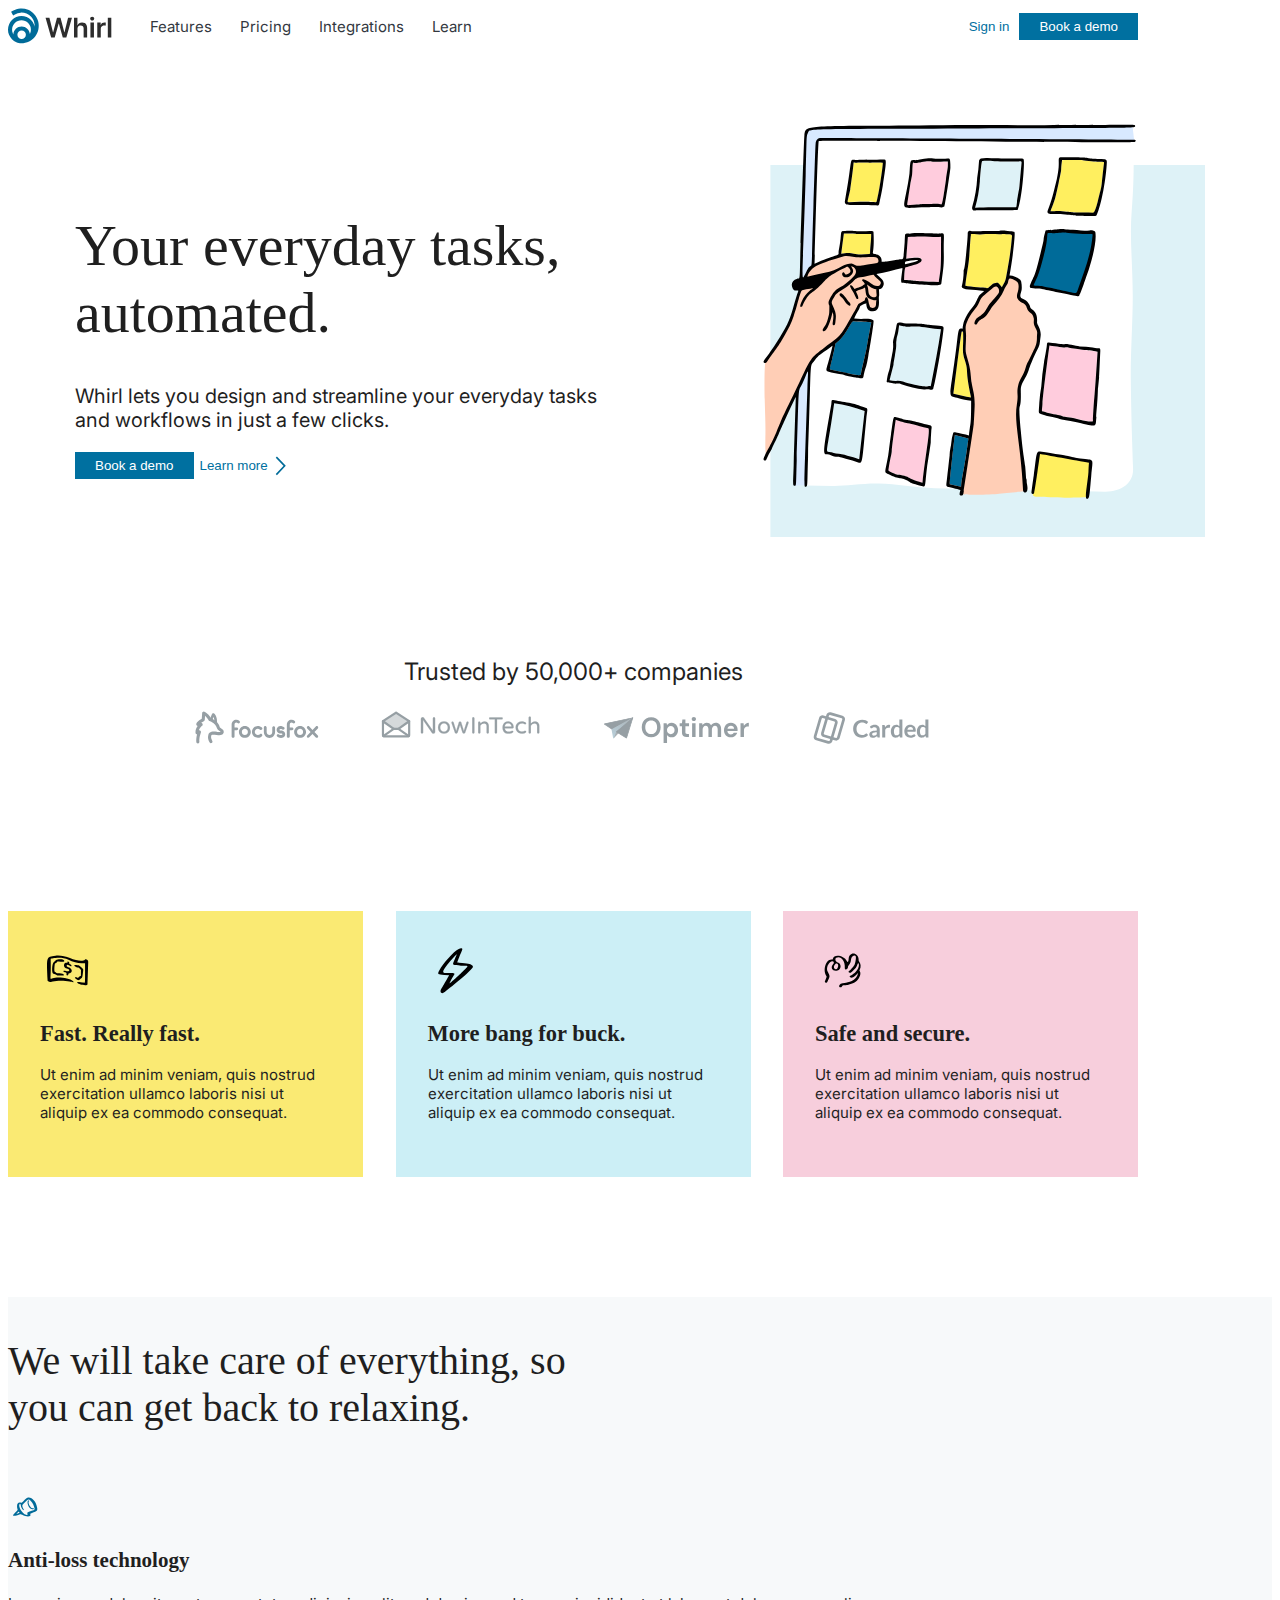
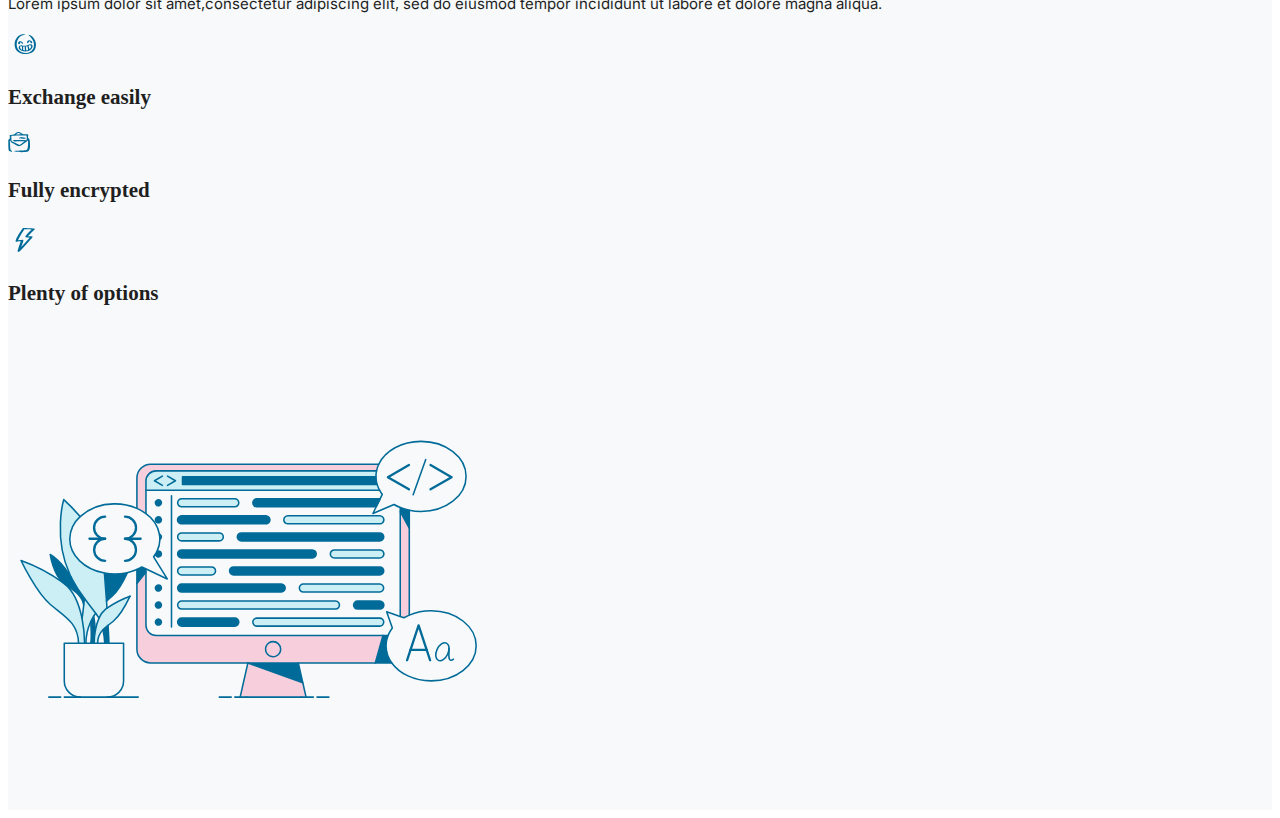
==== commit f17d2623: "k" ====
--- a/index.html
+++ b/index.html
@@ -10,7 +10,7 @@
     <link href="https://fonts.googleapis.com/css2?family=Inter:ital,opsz,wght@0,14..32,100..900;1,14..32,100..900&display=swap" rel="stylesheet">
 </head>
 <body>
-    <header>
+    <header class="container">
         <div class="left-flex">
             <img class="logo" src="assets/logo.svg" alt="Logo">
             <nav class="nav-flex">
@@ -26,7 +26,7 @@
         </div>
     </header>
     <main>
-        <section class="main-info">
+        <section class="main-info container">
             <div class="main-info-left">
                 <h1>
                     Your everyday tasks, automated.
@@ -44,7 +44,7 @@
             </div>
             <img src="assets/IMAGE.svg">
         </section>
-        <section class="companies">
+        <section class="companies container">
             <p class="companies-text">Trusted by 50,000+ companies</p>
             <ul class="companies-list">
                 <li><img src="assets/1.svg"></li>
@@ -53,10 +53,10 @@
                 <li><img src="assets/IMAGE (3).svg"></li>
             </ul>
         </section>
-        <section class="features">
+        <section class="features container">
             <div class="features-fast">
                 <img src="assets/fast.svg">
-                <h2>Fast. Really fast.</h2>
+                <h2 class="features-title">Fast. Really fast.</h2>
                 <p>
                     Ut enim ad minim veniam, quis 
                     nostrud exercitation ullamco laboris 
@@ -65,7 +65,7 @@
             </div>
             <div class="features-buck">
                 <img src="assets/buck.svg">
-                <h2>More bang for buck.</h2>
+                <h2 class="features-title">More bang for buck.</h2>
                 <p>
                     Ut enim ad minim veniam, quis 
                     nostrud exercitation ullamco laboris 
@@ -74,7 +74,7 @@
             </div>
             <div class="features-safe">
                 <img src="assets/safe.svg">
-                <h2>Safe and secure.</h2>
+                <h2 class="features-title">Safe and secure.</h2>
                 <p>
                     Ut enim ad minim veniam, quis 
                     nostrud exercitation ullamco laboris 
@@ -82,6 +82,38 @@
                 </p>
             </div>
         </section>
+        <section class="care">
+            <div>
+                <h2 class="care-title">
+                    We will take care of everything,
+                    so you can get back to relaxing.
+                </h2>
+                <div class="care-block">
+                    <div class="care-block">
+                        <img src="assets/screp.svg">
+                        <h3>Anti-loss technology</h3>
+                        <p>
+                            Lorem ipsum dolor sit amet,consectetur
+                            adipiscing elit, sed do eiusmod tempor
+                            incididunt ut labore et dolore magna aliqua.
+                        </p>
+                    </div>
+                    <div class="care-block">
+                        <img src="assets/smile.svg">
+                        <h3>Exchange easily</h3>
+                    </div>
+                    <div class="care-block">
+                        <img src="assets/post.svg" alt="post">
+                        <h3>Fully encrypted</h3>
+                    </div>
+                    <div class="care-block">
+                        <img src="assets/light.svg" alt="light">
+                        <h3>Plenty of options</h3>
+                    </div>
+                </div>
+                <img src="assets/komputer.svg" alt="komp">
+            </div>
+        </section>
     </main>    
 </body>
 </html>--- a/style.css
+++ b/style.css
@@ -1,9 +1,11 @@
 body {
     font-family: "Inter", sans-serif;
     font-size: 15px;
+    color: #1F1F1F;
+}
+.container {
     max-width: 1130px;
-    margin: 0 auto;
-    color: #1F1F1F;
+    margin: auto 0 ;
 }
 header {
     display: flex;
@@ -84,8 +86,10 @@
     padding: 32px 32px 40px 32px;
     width: 291px;
 }
-h2 {
+h2, h3 {
     font-family: "Fraunces", serif;
+}
+.features-title h2 {
     font-size: 25px;
     font-weight: 400;
 }
@@ -97,4 +101,17 @@
 }
 .features-safe {
      background-color: #F7CEDC;
-}+}
+.care {
+    background-color: #F7F9FA ;
+}
+.care-title {
+    font-size: 40px;
+    width: 570px;
+    margin-bottom: 60px;
+    padding-top: 40px;
+    font-weight: 400;
+}
+.care-block h3{
+    font-size: 21px;
+}
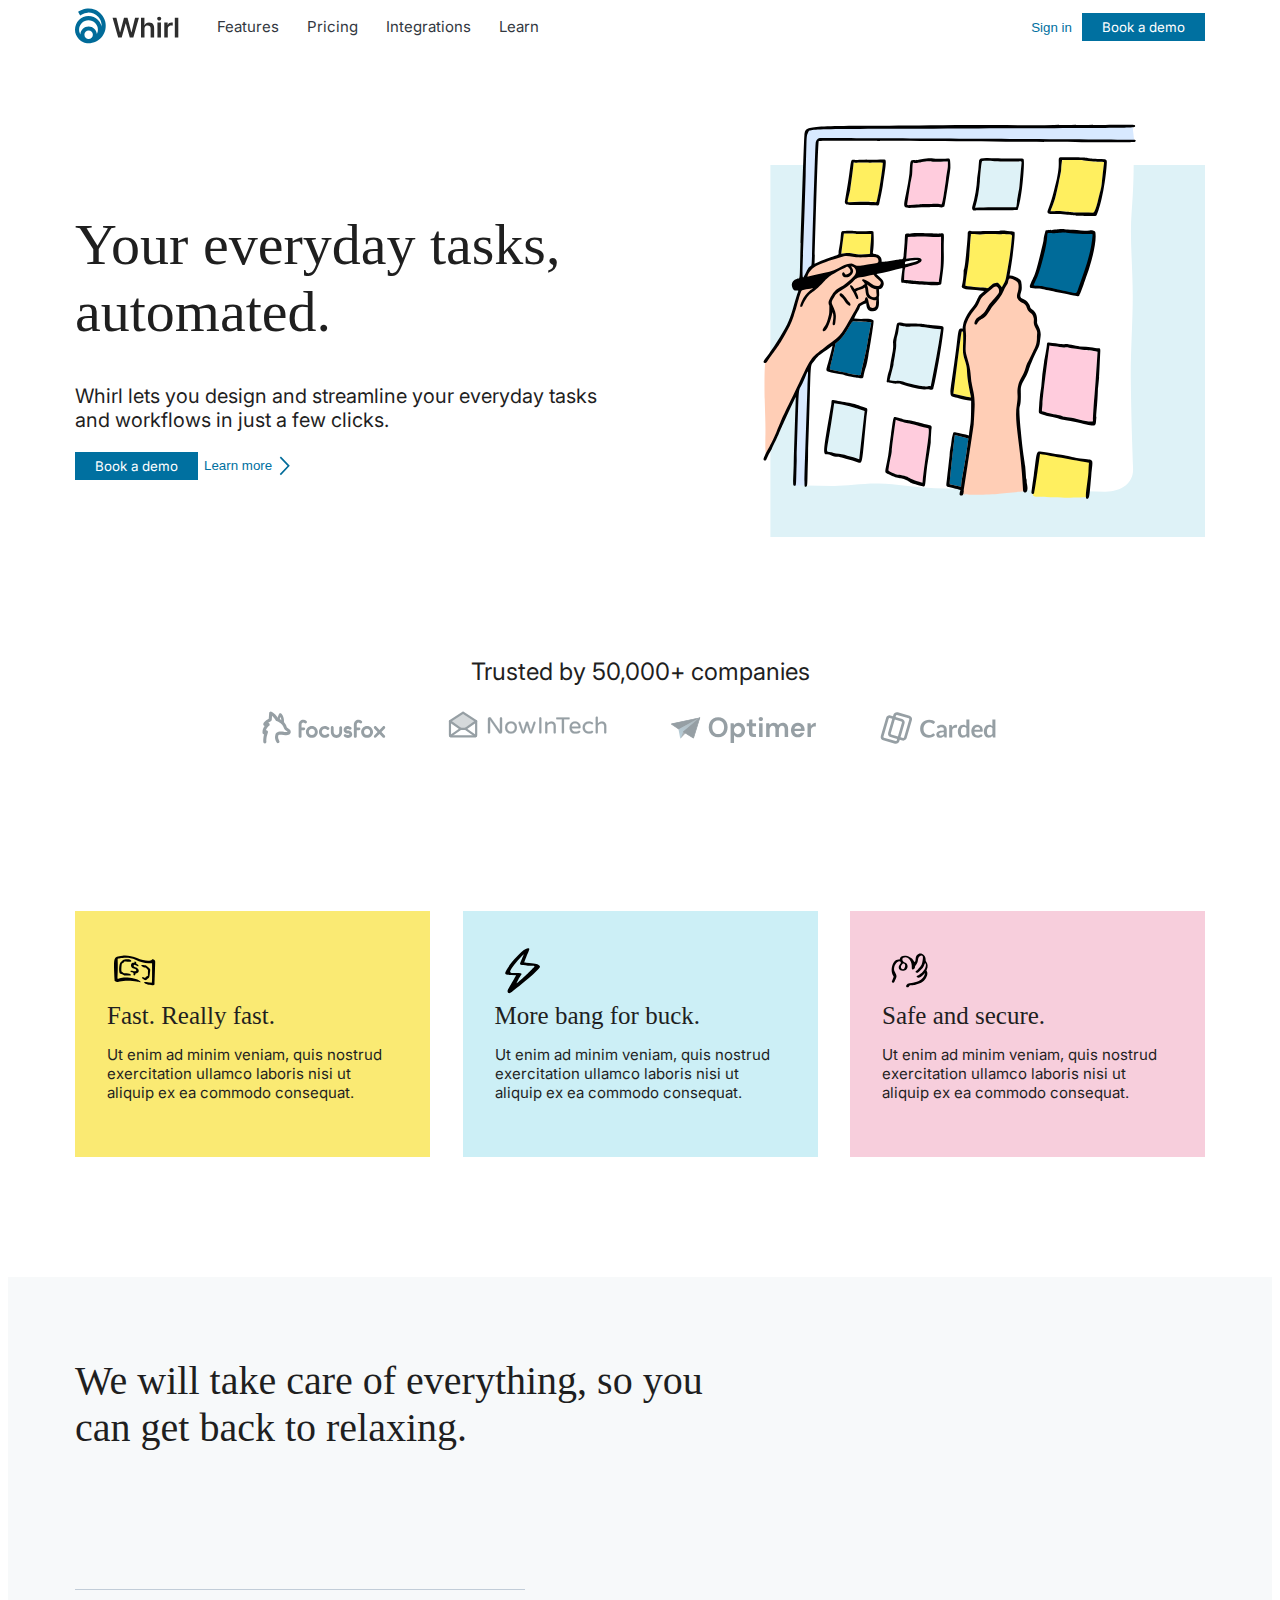
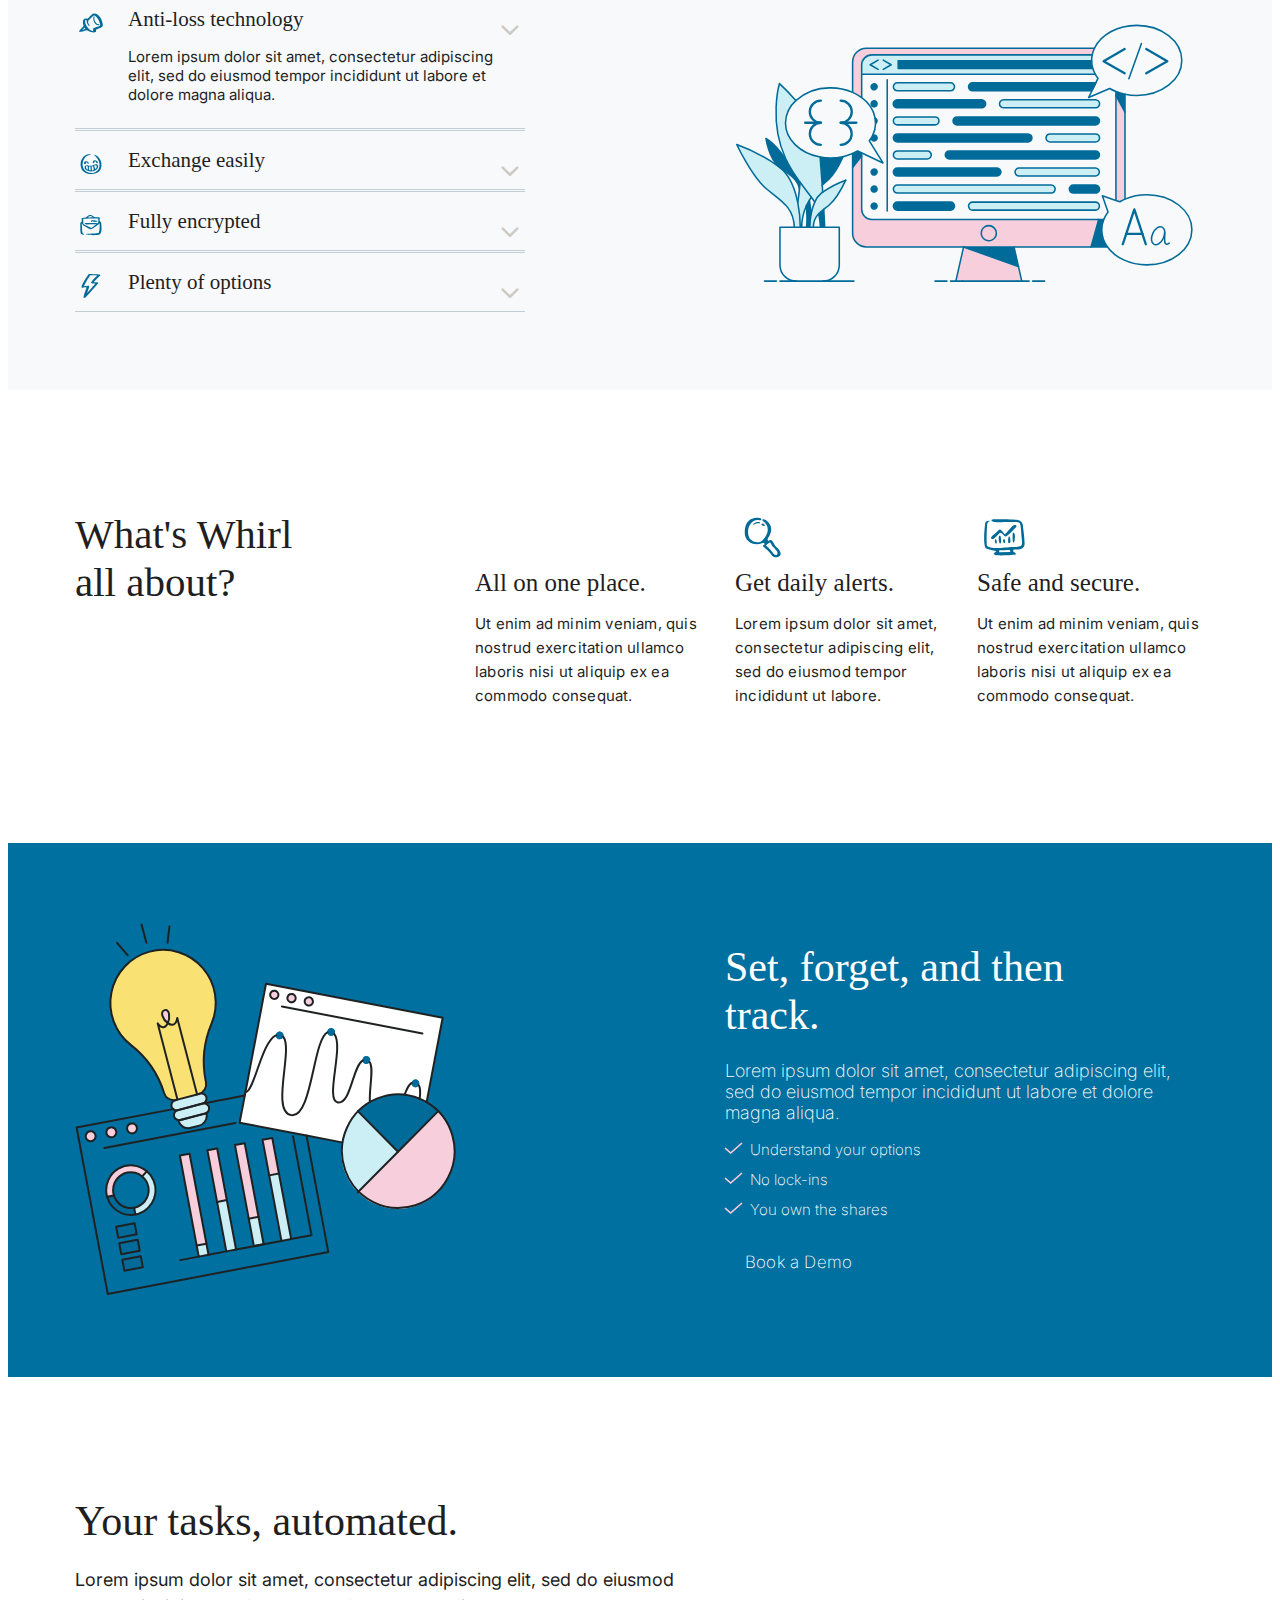
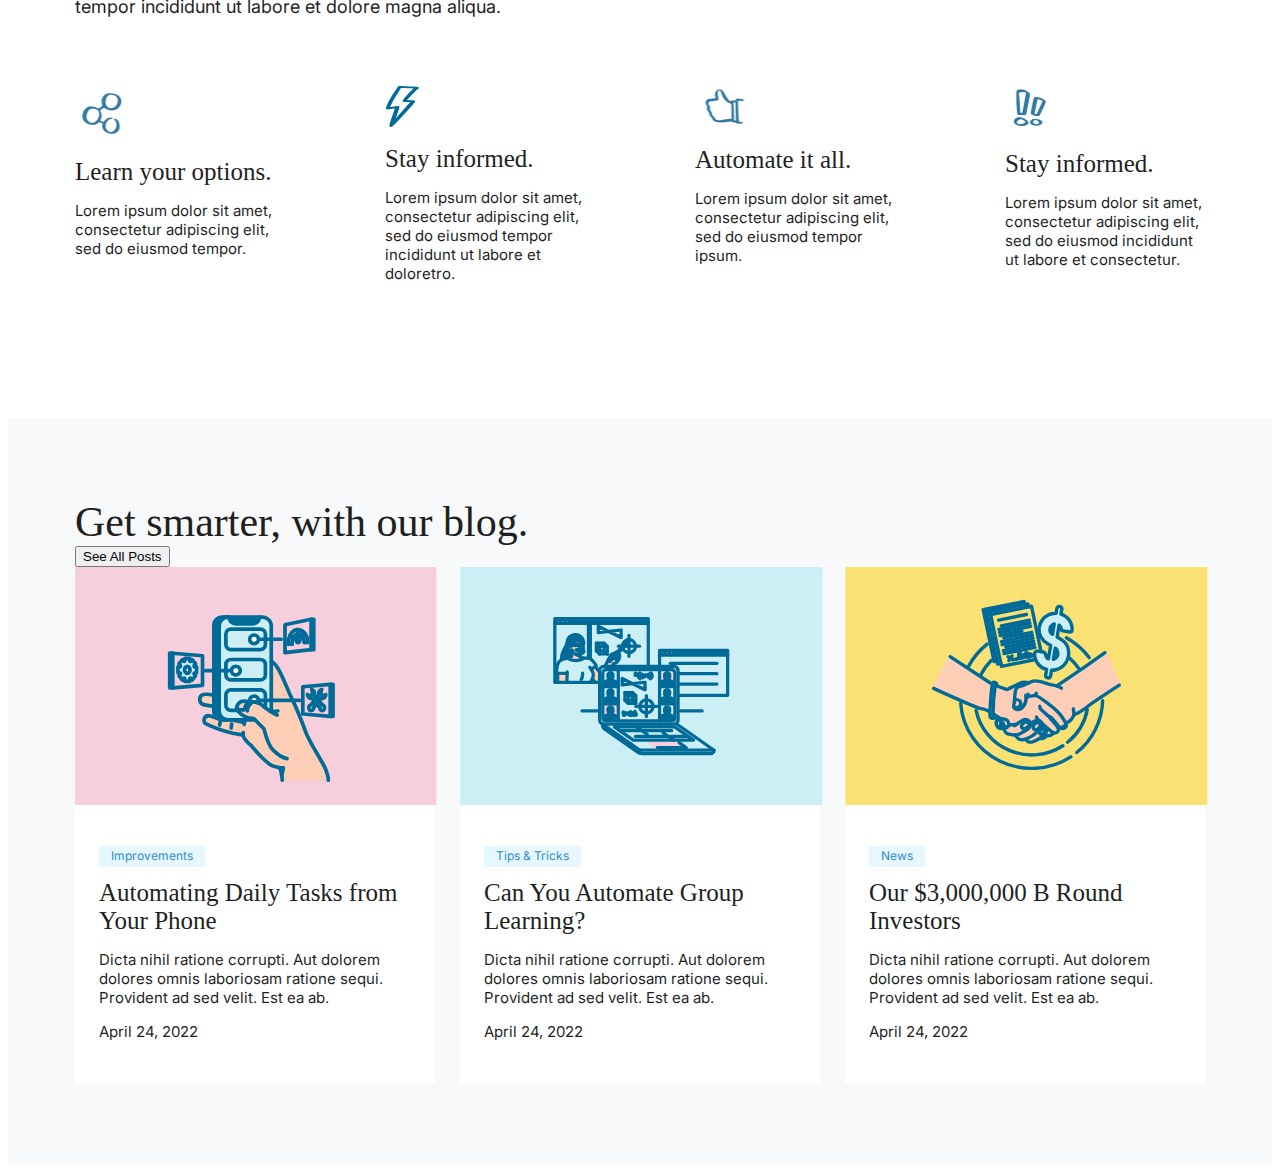
==== commit 383a7762: "gf" ====
--- a/index.html
+++ b/index.html
@@ -83,35 +83,196 @@
             </div>
         </section>
         <section class="care">
-            <div>
+            <div class="container">
                 <h2 class="care-title">
                     We will take care of everything,
                     so you can get back to relaxing.
                 </h2>
-                <div class="care-block">
-                    <div class="care-block">
-                        <img src="assets/screp.svg">
-                        <h3>Anti-loss technology</h3>
-                        <p>
-                            Lorem ipsum dolor sit amet,consectetur
-                            adipiscing elit, sed do eiusmod tempor
-                            incididunt ut labore et dolore magna aliqua.
-                        </p>
-                    </div>
-                    <div class="care-block">
-                        <img src="assets/smile.svg">
-                        <h3>Exchange easily</h3>
-                    </div>
-                    <div class="care-block">
-                        <img src="assets/post.svg" alt="post">
-                        <h3>Fully encrypted</h3>
-                    </div>
-                    <div class="care-block">
-                        <img src="assets/light.svg" alt="light">
-                        <h3>Plenty of options</h3>
-                    </div>
-                </div>
-                <img src="assets/komputer.svg" alt="komp">
+                <div class="care-info-flex">
+                    <div>
+                        <div class="care-block">
+                            <div class="care-block-img">
+                                <img src="assets/pin.svg">
+                                <div class="care-block-info">
+                                    <h3 class="care-block-title">Anti-loss technology</h3>
+                                    <p>
+                                        Lorem ipsum dolor sit amet, 
+                                        consectetur adipiscing elit, 
+                                        sed do eiusmod tempor incididunt 
+                                        ut labore et dolore magna aliqua.
+                                    </p>
+                                </div>
+                            </div>
+                            <button class="care-button"></button>
+                        </div>
+                        <div class="care-block">
+                            <div class="care-block-img">
+                                <img src="assets/smile.svg">
+                                <div class="care-block-info">
+                                    <h3 class="care-block-title">Exchange easily</h3>
+                                </div>
+                            </div>
+                            <button class="care-button"></button>
+                        </div>
+                        <div class="care-block">
+                            <div class="care-block-img">
+                                <img src="assets/mail.svg">
+                                <div class="care-block-info">
+                                    <h3 class="care-block-title">Fully encrypted</h3>
+                                </div>
+                            </div>
+                            <button class="care-button"></button>
+                        </div>
+                        <div class="care-block">
+                            <div class="care-block-img">
+                                <img src="assets/lightning.svg">
+                                <div class="care-block-info">
+                                    <h3 class="care-block-title">Plenty of options</h3>
+                                </div>
+                            </div>
+                            <button class="care-button"></button>
+                        </div>
+                    </div>
+                    <img src="assets/comp.svg">    
+                </div>
+            </div>
+        </section>
+        <section class="about container">
+            <h2 class="about-title">
+                What's Whirl all about?
+            </h2>
+            <div class="about-block">
+                <div class="about-block-item">
+                    <h3>All on one place.</h3>
+                    <p>
+                        Ut enim ad minim veniam, 
+                        quis nostrud exercitation 
+                        ullamco laboris nisi ut aliquip 
+                        ex ea commodo consequat.
+                    </p>
+                </div>
+                <div class="about-block-item">
+                    <img src="assets/alerts.svg">
+                    <h3>Get daily alerts.</h3>
+                    <p>
+                        Lorem ipsum dolor sit amet, 
+                        consectetur adipiscing elit, 
+                        sed do eiusmod tempor incididunt
+                        ut labore.
+                    </p>
+                </div>
+                <div class="about-block-item">
+                    <img src="assets/secure.svg">
+                    <h3>Safe and secure.</h3>
+                    <p>
+                        Ut enim ad minim veniam, 
+                        quis nostrud exercitation 
+                        ullamco laboris nisi ut aliquip 
+                        ex ea commodo consequat.
+                    </p>
+                </div>
+            </div>
+        </section>
+        <section class="track">
+            <div class="track-block container">
+                <img src="assets/track.svg">
+                <div class="track-block-info">
+                    <h2>
+                        Set, forget, and then track.
+                    </h2>
+                    <p>
+                        Lorem ipsum dolor sit amet, 
+                        consectetur adipiscing elit, 
+                        sed do eiusmod tempor incididunt 
+                        ut labore et dolore magna aliqua.
+                    </p>
+                    <ul class="track-block-list">
+                        <li>Understand your options</li>
+                        <li>No lock-ins</li>
+                        <li>You own the shares</li>
+                    </ul>
+                    <button class="demo">Book a Demo</button>
+                </div>
+            </div>
+        </section>
+        <section class="task container">
+            <h2 class="task-title">Your tasks, automated.</h2>
+            <p class="task-text">Lorem ipsum dolor sit amet, consectetur adipiscing elit, sed do eiusmod
+                 tempor incididunt ut labore et dolore magna aliqua.</p>
+            <div class="task-block">
+                <div class="task-block-item">
+                    <img src="assets/share.svg" alt="share">
+                    <h3>Learn your options.</h3>
+                    <p>Lorem ipsum dolor sit amet,
+                         consectetur adipiscing elit,
+                          sed do eiusmod tempor.</p>
+                </div>
+                <div class="task-block-item">
+                    <img src="assets/moln.svg" alt="lighting">
+                    <h3>Stay informed.</h3>
+                    <p>Lorem ipsum dolor sit amet,
+                    consectetur adipiscing elit,
+                    sed do eiusmod tempor incididunt ut
+                      labore et doloretro.</p>
+                </div>
+                <div class="task-block-item">
+                    <img src="assets/like.svg" alt="like">
+                    <h3>Automate it all.</h3>
+                    <p>Lorem ipsum dolor sit amet,
+                         consectetur adipiscing elit, sed
+                          do eiusmod tempor ipsum.</p>
+                </div>
+                <div class="task-block-item">
+                    <img src="assets/voskl.svg" alt="znak">
+                    <h3>Stay informed.</h3>
+                    <p>Lorem ipsum dolor sit amet,
+                       consectetur adipiscing elit,
+                          sed do eiusmod incididunt ut
+                           labore et consectetur.</p>
+                </div>
+            </div>
+        </section>
+        <section class="blog">
+            <div class="container">
+                <div>
+                    <h2>Get smarter, with our blog.</h2>
+                    <button>See All Posts</button>
+                </div>
+                <div class="posts">
+                    <div class="post">
+                        <img src="assets/pink_img.svg">
+                        <div class="post-block">
+                            <p class="post-title">Improvements</p>
+                            <h3>Automating Daily Tasks from Your Phone</h3>
+                            <p class="post-text">Dicta nihil ratione corrupti. Aut dolorem
+                                dolores omnis laboriosam ratione sequi.
+                                Provident ad sed velit. Est ea ab.</p>
+                            <p class="post-date">April 24, 2022</p>
+                        </div>
+                    </div>
+                    <div class="post">
+                        <img src="assets/blue_img.svg">
+                        <div class="post-block">
+                            <p class="post-title">Tips & Tricks</p>
+                            <h3>Can You Automate Group Learning?</h3>
+                            <p class="post-text">Dicta nihil ratione corrupti. Aut dolorem
+                                dolores omnis laboriosam ratione sequi.
+                                Provident ad sed velit. Est ea ab.</p>
+                            <p class="post-date">April 24, 2022</p>
+                        </div>
+                    </div>
+                    <div class="post">
+                        <img src="assets/yellow_img.svg">
+                        <div class="post-block">
+                            <p class="post-title">News</p>
+                            <h3>Our $3,000,000 B Round Investors</h3>
+                            <p class="post-text">Dicta nihil ratione corrupti. Aut dolorem
+                                dolores omnis laboriosam ratione sequi.
+                                Provident ad sed velit. Est ea ab.</p>
+                            <p class="post-date">April 24, 2022</p>
+                        </div>
+                    </div>
+                </div>
             </div>
         </section>
     </main>    
--- a/style.css
+++ b/style.css
@@ -5,7 +5,7 @@
 }
 .container {
     max-width: 1130px;
-    margin: auto 0 ;
+    margin: 0 auto;
 }
 header {
     display: flex;
@@ -36,6 +36,7 @@
     background-color: #0070A0;
     padding: 6px 20px;
     border: none;
+    font-family: "Inter", sans-serif;
 }
 h1 {
     font-family: "Fraunces", serif;
@@ -88,10 +89,11 @@
 }
 h2, h3 {
     font-family: "Fraunces", serif;
-}
-.features-title h2 {
+    font-weight: 400;
+    margin: 0;
+}
+.features-title {
     font-size: 25px;
-    font-weight: 400;
 }
 .features-fast {
     background-color: #FAEA73;
@@ -100,18 +102,160 @@
     background-color: #CCEFF6;
 }
 .features-safe {
-     background-color: #F7CEDC;
+    background-color: #F7CEDC;
 }
 .care {
-    background-color: #F7F9FA ;
+    background-color: #F7F9FA;
 }
 .care-title {
     font-size: 40px;
-    width: 570px;
+    width: 630px;
     margin-bottom: 60px;
-    padding-top: 40px;
+    padding-top: 80px;
+    font-weight: 500;
+}
+.care-block-title {
+    font-size: 21px;
+}
+.care-block-info {
+    margin-left: 21px;
+}
+.care-button::after {
+    content: url(assets/arrow-down.svg);
+}
+.care-button {
+    height: fit-content;
+    border: none;
+    background: none;
+    margin-top: 15px;
+}
+.care-block {
+    width: 450px;
+    border: 1px solid #C2CDD8;
+    border-left-style: none;
+    border-right-style: none;
+    padding: 17px 0 9px 0;
+    margin-bottom: 1px;
+    display: flex;
+    justify-content: space-between;
+}
+.care-info-flex {
+    display: flex;
+    justify-content: space-between;
+    align-items: center;
+}
+.care-block-img {
+    display: flex;
+    align-items: start;
+}
+
+.about {
+    display: flex;
+    justify-content: space-between;
+    align-items: start;
+    margin: 120px auto;
+}
+.about-title {
+    font-size: 41px;
+    width: 250px;
+}
+.about-block {
+    display: flex;
+    align-items: end;
+    width: 730px;
+}
+.about-block-item:nth-child(2) {
+    margin: 0 32px;
+}
+.about-block-item p {
+    line-height: 24px;
+    letter-spacing: 0.2px;
+}
+
+.track {
+    background-color: #0070A0;
+    padding: 80px 0;
+    color: #FFFFFF;
+    
+}
+.track-block {
+    display: flex;
+    justify-content: space-between;
+    align-items: center;
+    font-weight: 200;
+}
+.track-block-info h2 {
+    margin-bottom: 21px;
+    width: 350px;
+}
+.track-block-info p {
+    font-size: 18px;
+    margin-bottom: 17px;
+    width: 480px;
+}
+.track-block-info button {
+    font-size: 17px;
+    letter-spacing: 0.2px;
+    font-weight: 200;
+
+}
+.track-block-list li:nth-child(2) {
+    margin: 11px 0;
+}
+.track-block-list li {
+    list-style-image: url(assets/mark.svg);
+}
+.track-block-list {
+    padding-left: 25px;
+    margin-bottom: 27px;
+}
+h2 {
+    font-size: 42px;
+}
+.task-title {
+    margin: 120px auto 21px auto;
+}
+.task-text {
+    width: 640px;
+    font-size: 18px;
+    line-height: 27px;
+}
+.task-block {
+    display: flex;
+    margin: 65px auto 120px auto;
+    justify-content: space-between;
+}
+.task-block-item {
+    width: 200px;
+}
+
+.task-block-item h3 {
+    margin: 13px auto;
+}
+h3 {
+    font-size: 25px;
+}
+
+.blog {
+    background-color:#F7F9FA;
+    padding: 80px 0;
+}
+.posts {
+    display: flex;
+    justify-content: space-between;
+}
+.post {
+    background-color:#FFFFFF ;
+    width:360px ;
+}
+.post-block {
+    padding: 25px 24px 28px 24px;
+}
+.post-title {
+    background-color:#E6F7FF ;
+    color:#2C90C9;
+    padding: 2px 12px 4px 12px ;
+    width: fit-content;
+    font-size: 12px;
     font-weight: 400;
-}
-.care-block h3{
-    font-size: 21px;
-}
+}